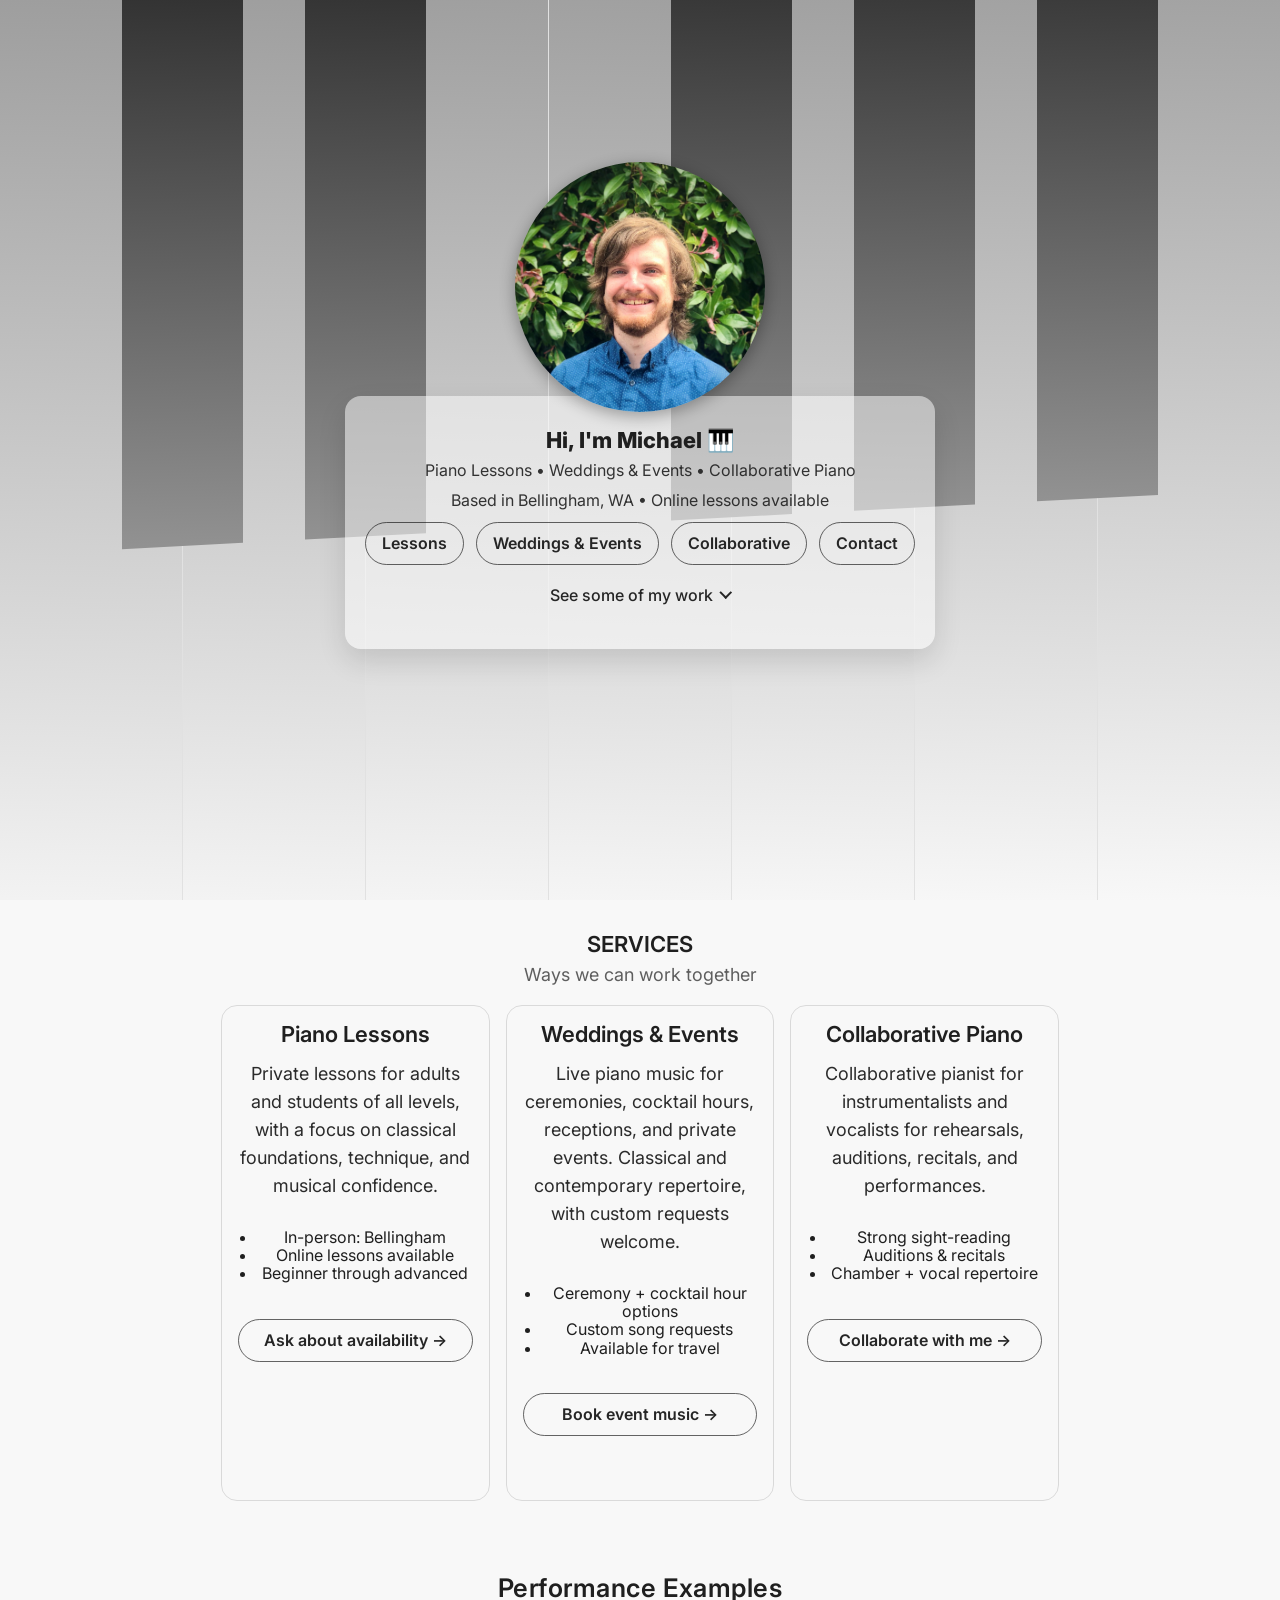
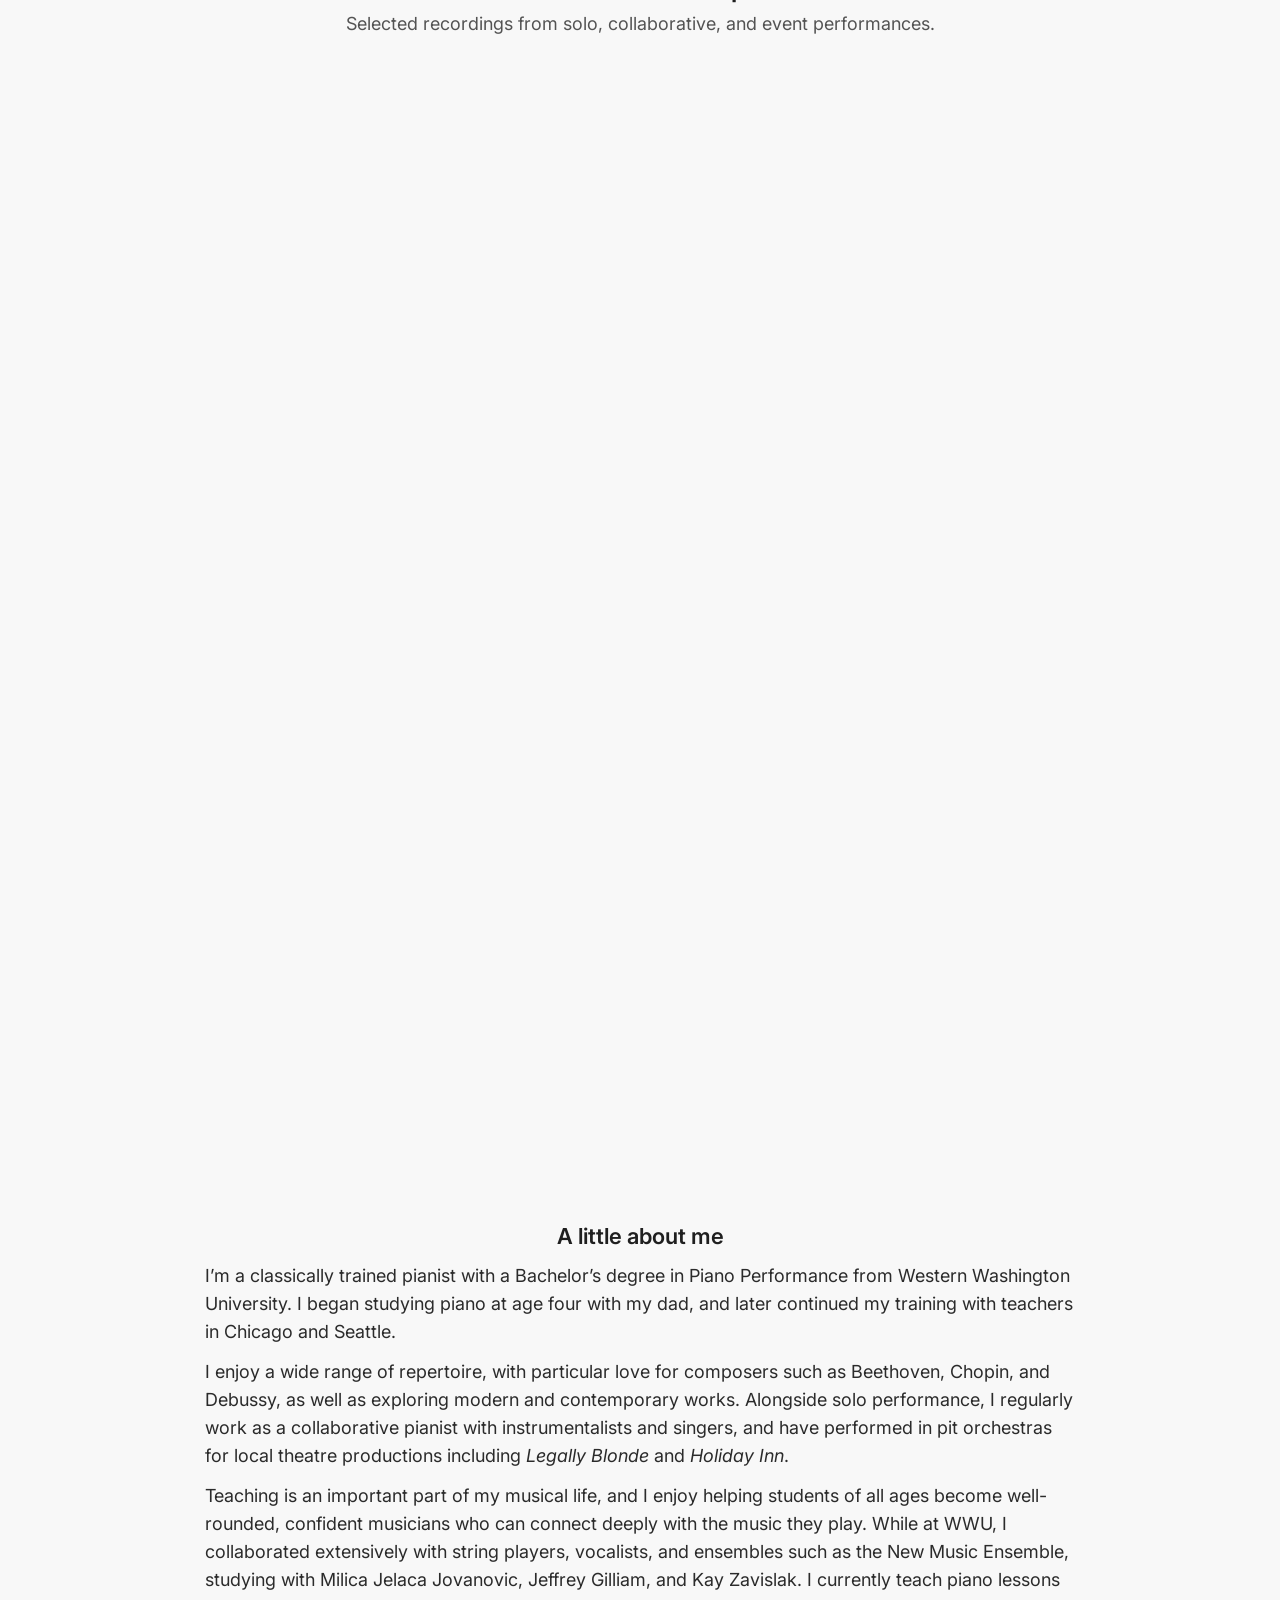
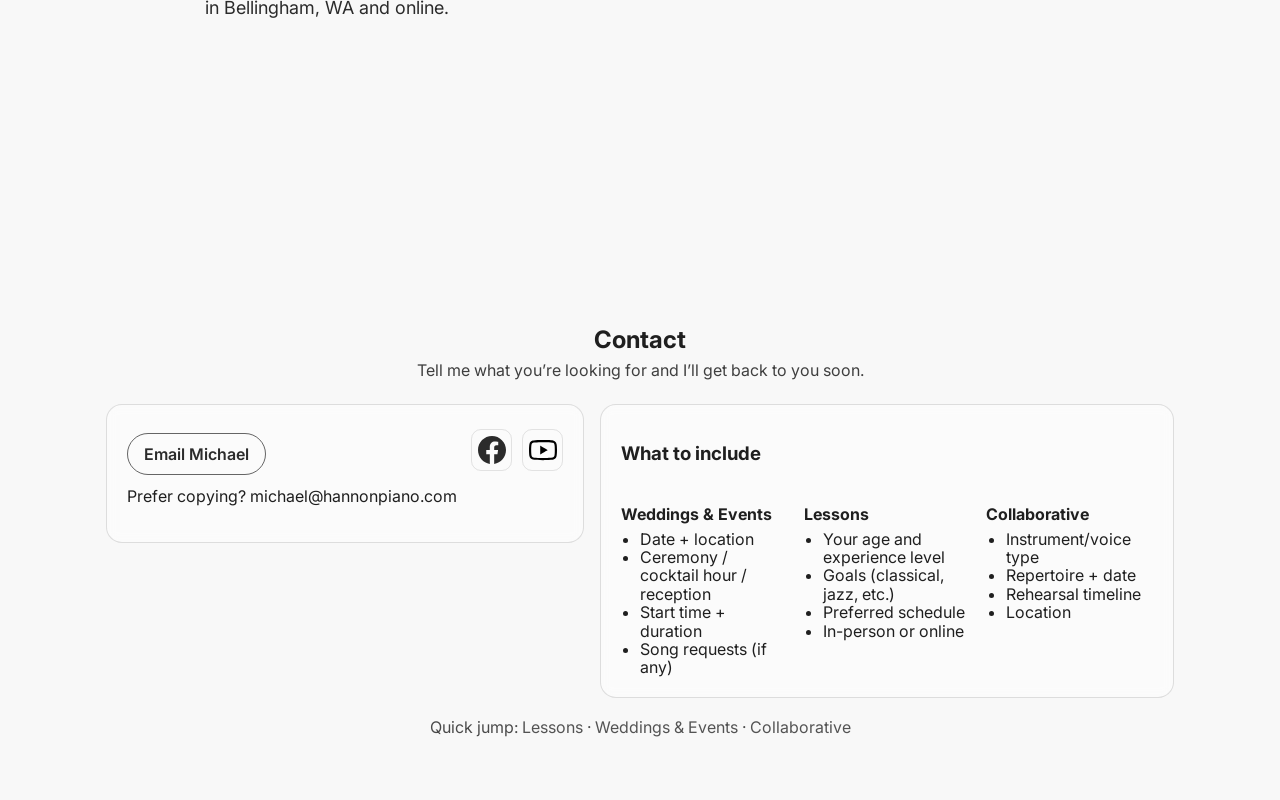
==== index.html @ 17b3adde "Tweaked site title" ====
<!DOCTYPE html>
<html lang="en">
<head>
    <meta charset="UTF-8">
    <meta http-equiv="X-UA-Compatible" content="IE=edge">
    <meta name="viewport" content="width=device-width, initial-scale=1.0">
    <link rel="preconnect" href="https://fonts.gstatic.com">
    <link href="https://fonts.googleapis.com/css2?family=Inter:wght@400;500;600;800&display=swap" rel="stylesheet"> 
    <link rel="stylesheet" href="styles.css">
    <title>Michael Hannon | Piano Lessons • Piano for Weddings & Events • Collaborative Piano</title>
    <link rel="shortcut icon" type="image/png" href="piano-favicon.png"/>
</head>
<body>
    <header>
        <div class="hero">
            <img src="michael.jpeg" alt="Headshot of Michael" width="250" height="250">
            <div class="hero-text">
                <h1>Hi, I'm Michael &#127929;</h1>
                <h3>Piano Lessons • Weddings & Events • Collaborative Piano</h3>
                <p class="subhead">Based in Bellingham, WA • Online lessons available</p>

                <div class="cta-row">
                <a class="btn" href="#lessons">Lessons</a>
                <a class="btn" href="#events">Weddings & Events</a>
                <a class="btn" href="#collab">Collaborative</a>
                <a class="btn btn-primary" href="#contact-me">Contact</a>
                </div>

                <h4><a href="#video-grid">See some of my work</a></h4>
            </div>
        </div>

        <section id="header-background">
            <div class="key-w" id="nat-c"></div>
            <div class="key-w" id="nat-d"></div>
            <div class="key-w" id="nat-e"></div>
            <div class="key-w" id="nat-f"></div>
            <div class="key-w" id="nat-g"></div>
            <div class="key-w" id="nat-a"></div>
            <div class="key-w" id="nat-b"></div>

            <div class="key-b" id="acc-c"></div>
            <div class="key-b" id="acc-d"></div>
            <div class="key-b" id="acc-f"></div>
            <div class="key-b" id="acc-g"></div>
            <div class="key-b" id="acc-a"></div>
        </section>
    </header>

    <main id="my-work">
        <section id="services" class="services">
        <h3>SERVICES</h3>
        <p class="section-intro">
        Ways we can work together
        </p>

        <div class="service-grid">
            <article class="service-card" id="lessons">
            <h3>Piano Lessons</h3>
            <p>
                Private lessons for adults and students of all levels, with a focus on
                classical foundations, technique, and musical confidence.
            </p>
            <ul>
                <li>In-person: Bellingham</li>
                <li>Online lessons available</li>
                <li>Beginner through advanced</li>
            </ul>
            <a class="text-link" href="#contact-me">Ask about availability →</a>
            </article>

            <article class="service-card" id="events">
            <h3>Weddings & Events</h3>
            <p>
                Live piano music for ceremonies, cocktail hours, receptions, and private events.
                Classical and contemporary repertoire, with custom requests welcome.
            </p>
            <ul>
                <li>Ceremony + cocktail hour options</li>
                <li>Custom song requests</li>
                <li>Available for travel</li>
            </ul>
            <a class="text-link" href="#contact-me">Book event music →</a>
            </article>

            <article class="service-card" id="collab">
            <h3>Collaborative Piano</h3>
            <p>
                Collaborative pianist for instrumentalists and vocalists for rehearsals,
                auditions, recitals, and performances.
            </p>
            <ul>
                <li>Strong sight-reading</li>
                <li>Auditions & recitals</li>
                <li>Chamber + vocal repertoire</li>
            </ul>
            <a class="text-link" href="#contact-me">Collaborate with me →</a>
            </article>
        </div>
        </section>

        <section id="video-grid" class="video-section">
            <h3>Performance Examples</h3>
            <p class="section-intro">
                Selected recordings from solo, collaborative, and event performances.
            </p>

            <div class="videos">
                <iframe width="100%" height="460" src="https://www.youtube.com/embed/IJMyIaJOXDc" title="Piano performance video" frameborder="0" allow="accelerometer; autoplay; clipboard-write; encrypted-media; gyroscope; picture-in-picture" allowfullscreen></iframe>

                <iframe width="100%" height="315" src="https://www.youtube.com/embed/TBqZ_41pbU0" title="Piano performance video" frameborder="0" allow="accelerometer; autoplay; clipboard-write; encrypted-media; gyroscope; picture-in-picture" allowfullscreen></iframe>

                <iframe width="100%" height="315" src="https://www.youtube.com/embed/0oSvFvNwg38" title="Piano performance video" frameborder="0" allow="accelerometer; autoplay; clipboard-write; encrypted-media; gyroscope; picture-in-picture" allowfullscreen></iframe>

                <iframe width="100%" height="315" src="https://www.youtube.com/embed/lwjrza8Tbhg" title="Piano performance video" frameborder="0" allow="accelerometer; autoplay; clipboard-write; encrypted-media; gyroscope; picture-in-picture" allowfullscreen></iframe>

                <iframe width="100%" height="315" src="https://www.youtube.com/embed/jumIIGF39EI" title="Piano performance video" frameborder="0" allow="accelerometer; autoplay; clipboard-write; encrypted-media; gyroscope; picture-in-picture" allowfullscreen></iframe>
            </div>
        </section>
        <section id="about-me">
            <article>
                <h3>A little about me</h3>
                <p>
                I’m a classically trained pianist with a Bachelor’s degree in Piano Performance from
                Western Washington University. I began studying piano at age four with my dad, and later
                continued my training with teachers in Chicago and Seattle.
                </p>

                <p>
                I enjoy a wide range of repertoire, with particular love for composers such as Beethoven,
                Chopin, and Debussy, as well as exploring modern and contemporary works. Alongside solo
                performance, I regularly work as a collaborative pianist with instrumentalists and singers,
                and have performed in pit orchestras for local theatre productions including
                <em>Legally Blonde</em> and <em>Holiday Inn</em>.
                </p>

                <p>
                Teaching is an important part of my musical life, and I enjoy helping students of all ages
                become well-rounded, confident musicians who can connect deeply with the music they play.
                While at WWU, I collaborated extensively with string players, vocalists, and ensembles such
                as the New Music Ensemble, studying with Milica Jelaca Jovanovic, Jeffrey Gilliam, and
                Kay Zavislak. I currently teach piano lessons in Bellingham, WA and online.
                </p>
            </article>
        </section>
    </main>
    <footer id="contact-me" class="contact">
  <h2>Contact</h2>
  <p class="contact-intro">
    Tell me what you’re looking for and I’ll get back to you soon.
  </p>

  <div class="contact-grid">
    <section class="contact-card">
      <div class="contact-actions">
        <a class="btn btn-primary contact-email" href="mailto:michael@hannonpiano.com">
            Email Michael
        </a>

        <div class="social-row" aria-label="Social links">
            <a class="icon-link" href="https://www.facebook.com/hannonpiano/" aria-label="Facebook">
                <svg xmlns="http://www.w3.org/2000/svg" width="28" height="28" viewBox="0 0 24 24" fill="#2b2b2b"><path d="M24 12.07C24 5.41 18.63 0 12 0S0 5.4 0 12.07C0 18.1 4.39 23.1 10.13 24v-8.44H7.08v-3.49h3.04V9.41c0-3.02 1.8-4.7 4.54-4.7 1.31 0 2.68.24 2.68.24v2.97h-1.5c-1.5 0-1.96.93-1.96 1.89v2.26h3.32l-.53 3.5h-2.8V24C19.62 23.1 24 18.1 24 12.07"/></svg>
            </a>
            <a class="icon-link" href="https://www.youtube.com/channel/UCAdipvwO0Ic1ry3h7_Cu6Fg" aria-label="YouTube">
            <svg version="1.0" xmlns="http://www.w3.org/2000/svg" width="28" height="28" viewBox="0 0 512 512" preserveAspectRatio="xMidYMid meet"><g transform="translate(0.000000,512.000000) scale(0.100000,-0.100000)" fill="#000000" stroke="none"><path d="M2115 4394 c-858 -28 -1241 -56 -1440 -105 -154 -37 -279 -112 -391 -232 -118 -127 -171 -236 -210 -426 -99 -488 -99 -1675 0 -2164 39 -189 94 -301 210 -424 116 -123 257 -203 425 -238 346 -73 1536 -121 2366 -96 812 24 1226 57 1410 112 246 73 441 261 525 505 128 371 150 1724 38 2294 -40 204 -115 349 -245 471 -114 107 -239 172 -392 204 -168 35 -532 66 -986 85 -254 11 -1128 20 -1310 14z m980 -404 c791 -24 1198 -59 1323 -116 101 -45 174 -121 208 -216 27 -74 53 -229 71 -419 22 -235 25 -1056 5 -1304 -24 -288 -53 -459 -93 -537 -50 -99 -152 -175 -270 -202 -280 -65 -1478 -110 -2274 -87 -644 19 -1091 49 -1268 87 -183 38 -292 152 -331 349 -88 440 -88 1570 0 2010 21 107 57 179 118 241 96 95 184 120 508 148 538 46 1358 65 2003 46z"/><path d="M2050 2549 l0 -811 23 14 c12 8 325 189 695 403 370 214 671 393 670 397 -2 4 -295 176 -653 383 -357 207 -669 387 -692 401 l-43 25 0 -812z"/></g></svg>
            </a>
        </div>
        </div>

        <p class="contact-small">
        Prefer copying? <span class="mono">michael@hannonpiano.com</span>
        </p>
    </section>

    <section class="contact-card">
      <h3>What to include</h3>

      <div class="contact-checklist">
        <div class="checklist-block">
          <h4>Weddings & Events</h4>
          <ul>
            <li>Date + location</li>
            <li>Ceremony / cocktail hour / reception</li>
            <li>Start time + duration</li>
            <li>Song requests (if any)</li>
          </ul>
        </div>

        <div class="checklist-block">
          <h4>Lessons</h4>
          <ul>
            <li>Your age and experience level</li>
            <li>Goals (classical, jazz, etc.)</li>
            <li>Preferred schedule</li>
            <li>In-person or online</li>
          </ul>
        </div>

        <div class="checklist-block">
          <h4>Collaborative</h4>
          <ul>
            <li>Instrument/voice type</li>
            <li>Repertoire + date</li>
            <li>Rehearsal timeline</li>
            <li>Location</li>
          </ul>
        </div>
      </div>
    </section>
  </div>

  <p class="contact-mini-links">
    Quick jump:
    <a href="#lessons">Lessons</a> ·
    <a href="#events">Weddings & Events</a> ·
    <a href="#collab">Collaborative</a>
  </p>
</footer>

</body>
</html>
---- styles.css ----
/* Entry point: import ordered section styles */
@import url('normalize.css');
@import url('layout.css');
@import url('header.css');
@import url('main.css');
@import url('base.css');
@import url('buttons.css');
@import url('services.css');
@import url('contact.css');
@import url('video.css');
@import url('tweaks.css');
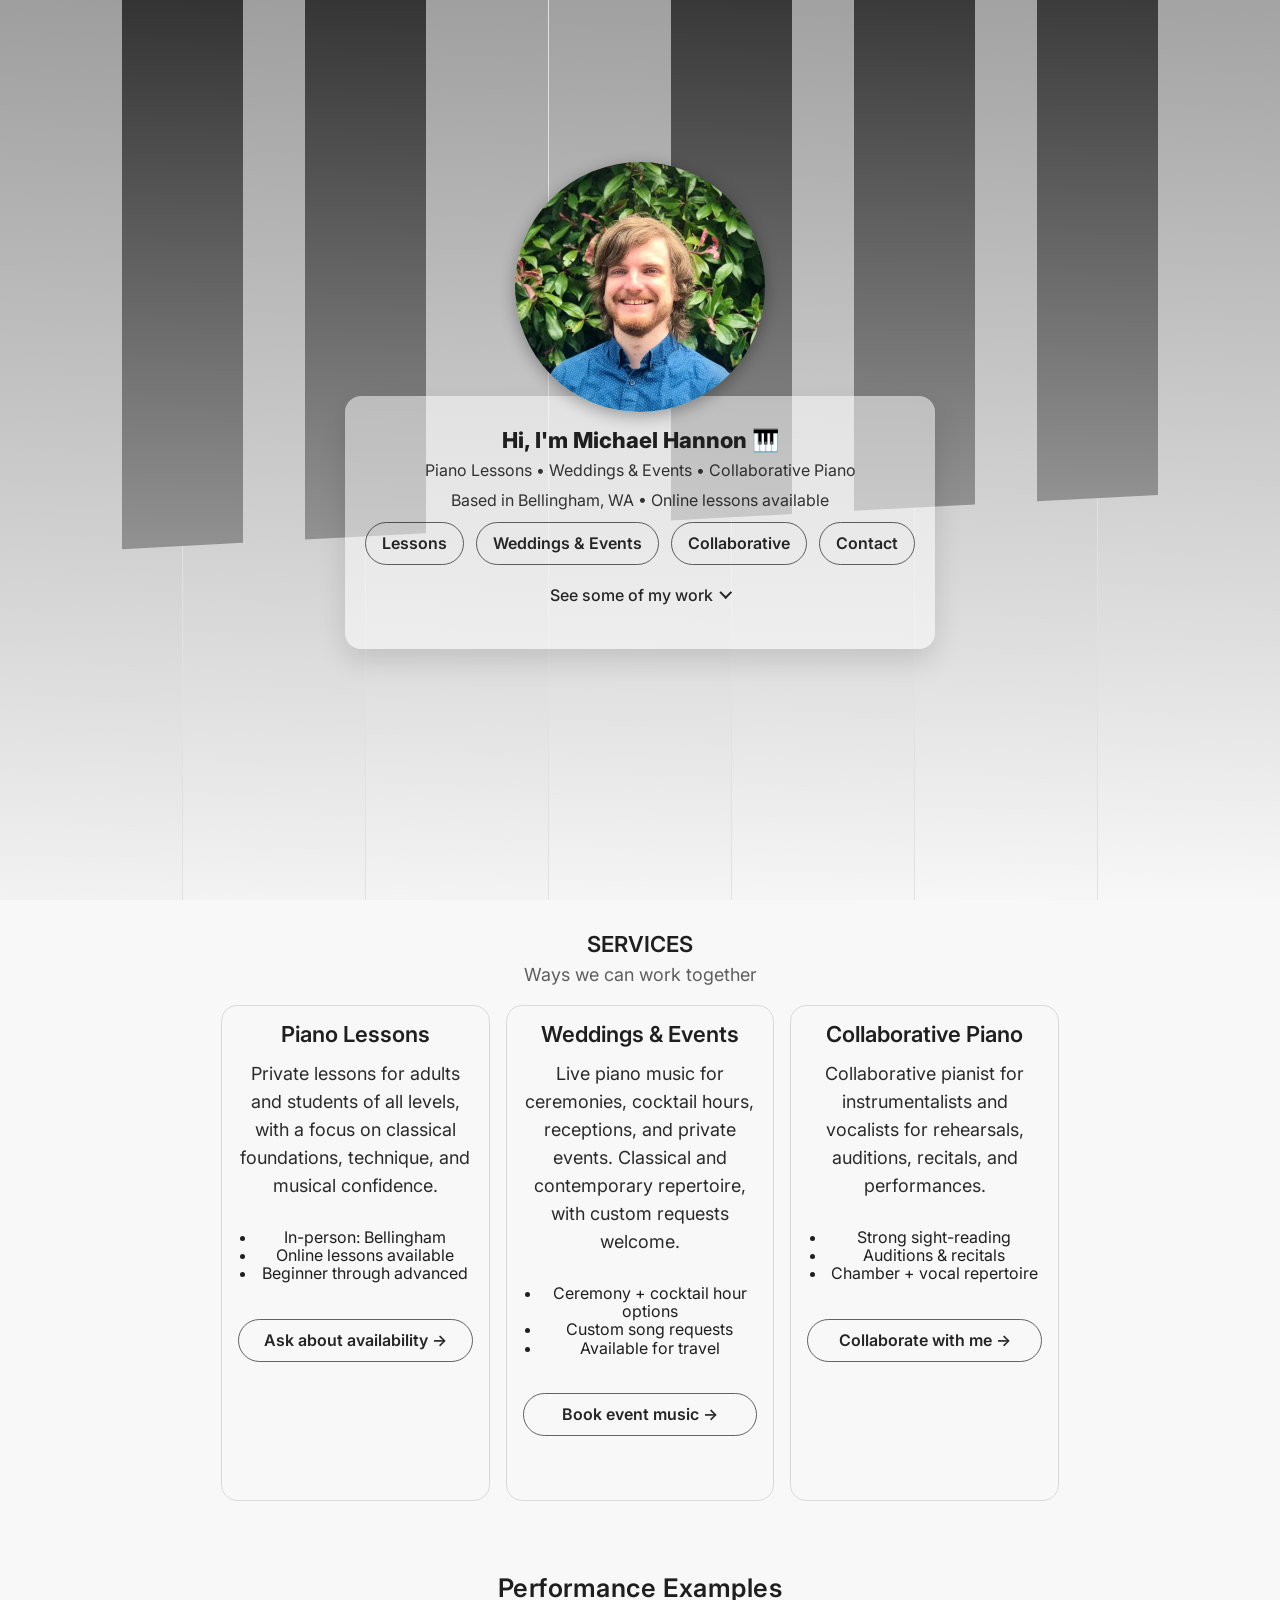
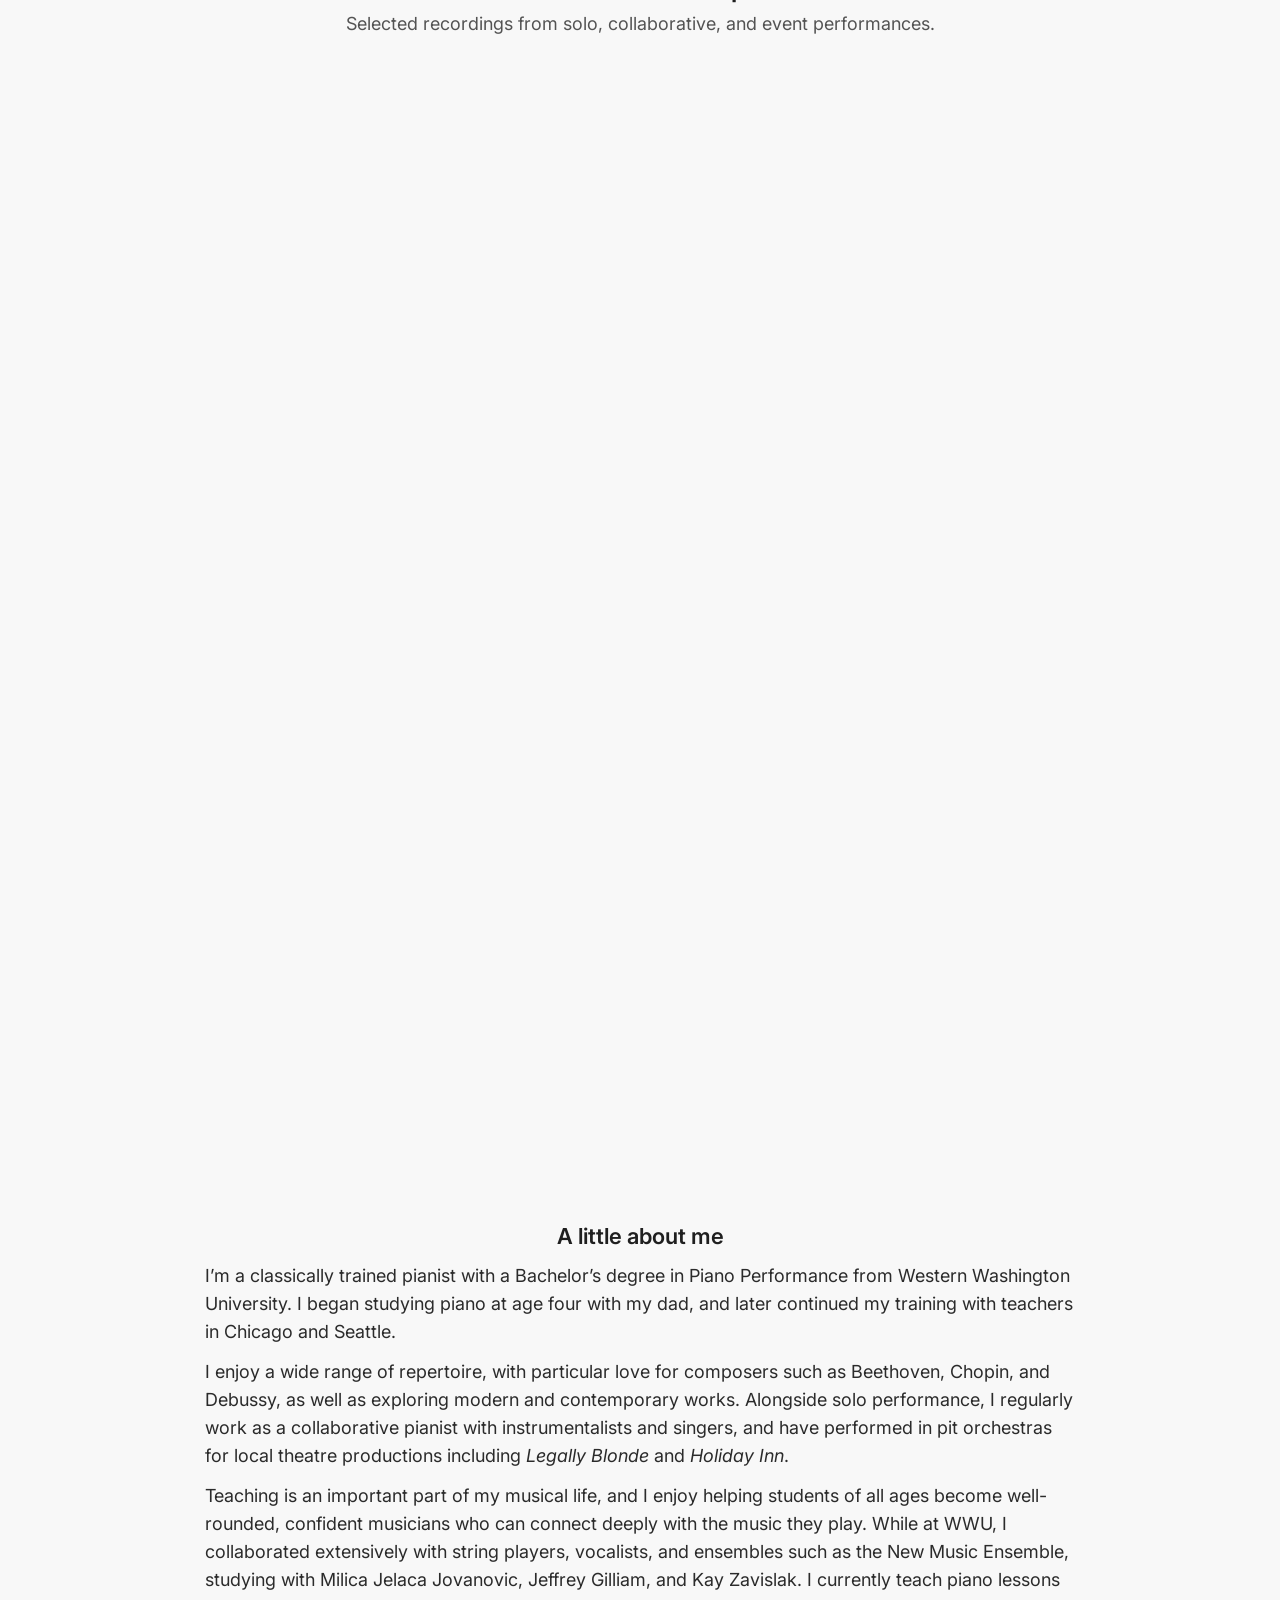
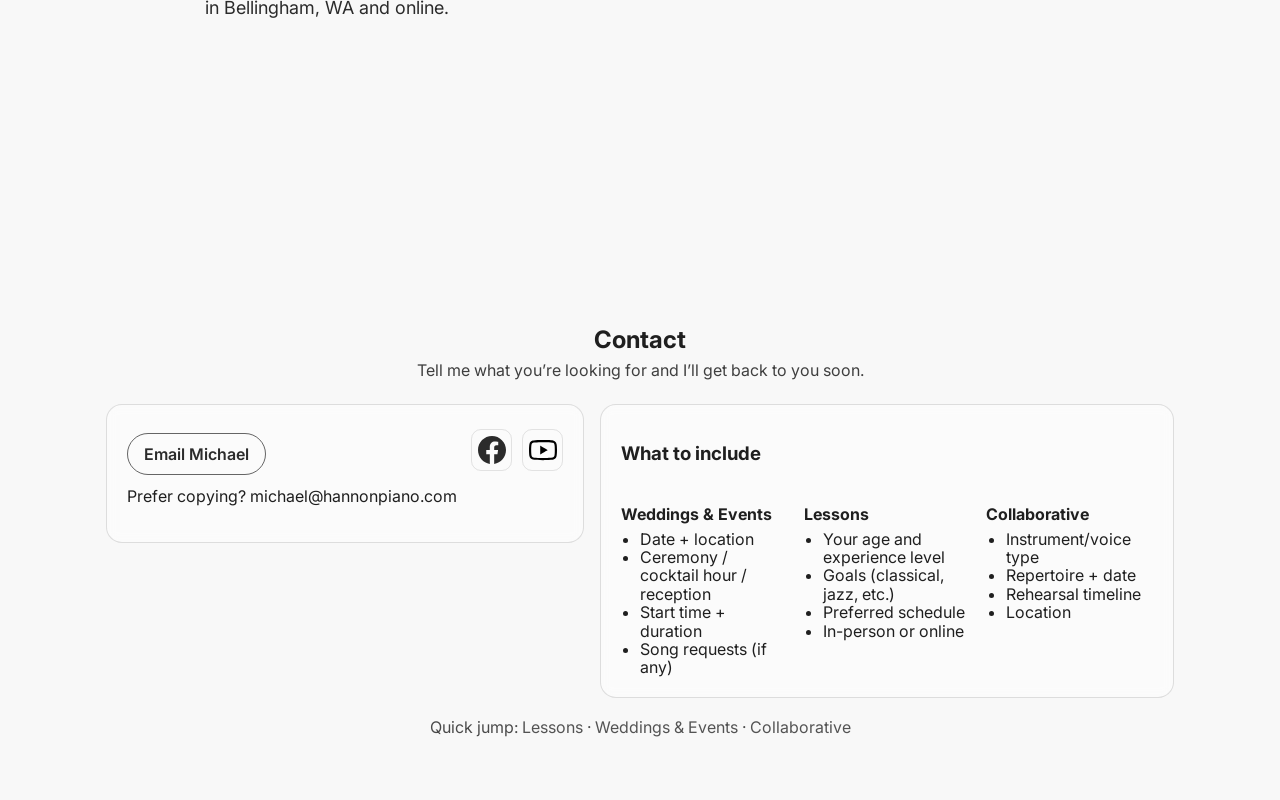
==== commit 5f668421: "improve SEO - compressed headshot, lazy loading youtube. Meta descriptions and robots.txt/sitemap.xm" ====
--- a/index.html
+++ b/index.html
@@ -4,19 +4,89 @@
     <meta charset="UTF-8">
     <meta http-equiv="X-UA-Compatible" content="IE=edge">
     <meta name="viewport" content="width=device-width, initial-scale=1.0">
+    <meta name="description" content="Piano lessons, wedding & event music, and collaborative piano by Michael Hannon in Bellingham, WA. In-person and online lessons for all ages and levels.">
+    <link rel="canonical" href="https://hannonpiano.com/">
+    <meta property="og:type" content="website">
+    <meta property="og:url" content="https://hannonpiano.com/">
+    <meta property="og:title" content="Michael Hannon | Piano Lessons • Weddings & Events • Collaborative Piano">
+    <meta property="og:description" content="Piano lessons, wedding & event music, and collaborative piano by Michael Hannon in Bellingham, WA. In-person and online lessons for all ages and levels.">
+    <meta property="og:image" content="https://hannonpiano.com/michael-social.jpg">
+    <meta name="twitter:card" content="summary_large_image">
     <link rel="preconnect" href="https://fonts.gstatic.com">
-    <link href="https://fonts.googleapis.com/css2?family=Inter:wght@400;500;600;800&display=swap" rel="stylesheet"> 
+    <link href="https://fonts.googleapis.com/css2?family=Inter:wght@400;500;600;800&display=swap" rel="stylesheet">
     <link rel="stylesheet" href="styles.css">
     <title>Michael Hannon | Piano Lessons • Piano for Weddings & Events • Collaborative Piano</title>
     <link rel="shortcut icon" type="image/png" href="piano-favicon.png"/>
+    <script type="application/ld+json">
+    {
+      "@context": "https://schema.org",
+      "@type": "LocalBusiness",
+      "@id": "https://hannonpiano.com/#business",
+      "name": "Michael Hannon Piano",
+      "url": "https://hannonpiano.com/",
+      "image": "https://hannonpiano.com/michael-social.jpg",
+      "email": "michael@hannonpiano.com",
+      "description": "Piano lessons, wedding and event music, and collaborative piano by Michael Hannon in Bellingham, WA. In-person and online lessons for all ages and levels.",
+      "address": {
+        "@type": "PostalAddress",
+        "addressLocality": "Bellingham",
+        "addressRegion": "WA",
+        "addressCountry": "US"
+      },
+      "areaServed": {
+        "@type": "City",
+        "name": "Bellingham"
+      },
+      "founder": {
+        "@type": "Person",
+        "name": "Michael Hannon",
+        "jobTitle": "Pianist",
+        "alumniOf": "Western Washington University"
+      },
+      "sameAs": [
+        "https://www.facebook.com/hannonpiano/",
+        "https://www.youtube.com/channel/UCAdipvwO0Ic1ry3h7_Cu6Fg"
+      ],
+      "hasOfferCatalog": {
+        "@type": "OfferCatalog",
+        "name": "Piano Services",
+        "itemListElement": [
+          {
+            "@type": "Offer",
+            "itemOffered": {
+              "@type": "Service",
+              "name": "Piano Lessons",
+              "description": "Private piano lessons for all ages and levels, in person in Bellingham, WA or online."
+            }
+          },
+          {
+            "@type": "Offer",
+            "itemOffered": {
+              "@type": "Service",
+              "name": "Wedding & Event Piano",
+              "description": "Live piano music for wedding ceremonies, cocktail hours, receptions, and private events."
+            }
+          },
+          {
+            "@type": "Offer",
+            "itemOffered": {
+              "@type": "Service",
+              "name": "Collaborative Piano",
+              "description": "Collaborative pianist for instrumentalists and vocalists: rehearsals, auditions, recitals, and performances."
+            }
+          }
+        ]
+      }
+    }
+    </script>
 </head>
 <body>
     <header>
         <div class="hero">
-            <img src="michael.jpeg" alt="Headshot of Michael" width="250" height="250">
+            <img src="michael.webp" alt="Michael Hannon, pianist and piano teacher in Bellingham, WA" width="250" height="250">
             <div class="hero-text">
-                <h1>Hi, I'm Michael &#127929;</h1>
-                <h3>Piano Lessons • Weddings & Events • Collaborative Piano</h3>
+                <h1>Hi, I'm Michael Hannon &#127929;</h1>
+                <h2>Piano Lessons • Weddings & Events • Collaborative Piano</h2>
                 <p class="subhead">Based in Bellingham, WA • Online lessons available</p>
 
                 <div class="cta-row">
@@ -26,7 +96,7 @@
                 <a class="btn btn-primary" href="#contact-me">Contact</a>
                 </div>
 
-                <h4><a href="#video-grid">See some of my work</a></h4>
+                <p class="see-work"><a href="#video-grid">See some of my work</a></p>
             </div>
         </div>
 
@@ -49,7 +119,7 @@
 
     <main id="my-work">
         <section id="services" class="services">
-        <h3>SERVICES</h3>
+        <h2>SERVICES</h2>
         <p class="section-intro">
         Ways we can work together
         </p>
@@ -100,26 +170,26 @@
         </section>
 
         <section id="video-grid" class="video-section">
-            <h3>Performance Examples</h3>
+            <h2>Performance Examples</h2>
             <p class="section-intro">
                 Selected recordings from solo, collaborative, and event performances.
             </p>
 
             <div class="videos">
-                <iframe width="100%" height="460" src="https://www.youtube.com/embed/IJMyIaJOXDc" title="Piano performance video" frameborder="0" allow="accelerometer; autoplay; clipboard-write; encrypted-media; gyroscope; picture-in-picture" allowfullscreen></iframe>
-
-                <iframe width="100%" height="315" src="https://www.youtube.com/embed/TBqZ_41pbU0" title="Piano performance video" frameborder="0" allow="accelerometer; autoplay; clipboard-write; encrypted-media; gyroscope; picture-in-picture" allowfullscreen></iframe>
-
-                <iframe width="100%" height="315" src="https://www.youtube.com/embed/0oSvFvNwg38" title="Piano performance video" frameborder="0" allow="accelerometer; autoplay; clipboard-write; encrypted-media; gyroscope; picture-in-picture" allowfullscreen></iframe>
-
-                <iframe width="100%" height="315" src="https://www.youtube.com/embed/lwjrza8Tbhg" title="Piano performance video" frameborder="0" allow="accelerometer; autoplay; clipboard-write; encrypted-media; gyroscope; picture-in-picture" allowfullscreen></iframe>
-
-                <iframe width="100%" height="315" src="https://www.youtube.com/embed/jumIIGF39EI" title="Piano performance video" frameborder="0" allow="accelerometer; autoplay; clipboard-write; encrypted-media; gyroscope; picture-in-picture" allowfullscreen></iframe>
+                <iframe width="100%" height="460" src="https://www.youtube.com/embed/IJMyIaJOXDc" title="Debussy Estampes — Michael Hannon, piano" loading="lazy" frameborder="0" allow="accelerometer; autoplay; clipboard-write; encrypted-media; gyroscope; picture-in-picture" allowfullscreen></iframe>
+
+                <iframe width="100%" height="315" src="https://www.youtube.com/embed/TBqZ_41pbU0" title="Schumann Sonata for Violin and Piano, Op. 105 — Michael Hannon, piano" loading="lazy" frameborder="0" allow="accelerometer; autoplay; clipboard-write; encrypted-media; gyroscope; picture-in-picture" allowfullscreen></iframe>
+
+                <iframe width="100%" height="315" src="https://www.youtube.com/embed/0oSvFvNwg38" title="Vaughan Williams Selections from Songs of Travel — Michael Hannon, piano" loading="lazy" frameborder="0" allow="accelerometer; autoplay; clipboard-write; encrypted-media; gyroscope; picture-in-picture" allowfullscreen></iframe>
+
+                <iframe width="100%" height="315" src="https://www.youtube.com/embed/lwjrza8Tbhg" title="William Bolcom Nine New Bagatelles — Michael Hannon, piano" loading="lazy" frameborder="0" allow="accelerometer; autoplay; clipboard-write; encrypted-media; gyroscope; picture-in-picture" allowfullscreen></iframe>
+
+                <iframe width="100%" height="315" src="https://www.youtube.com/embed/jumIIGF39EI" title="Beethoven Andante Favori — Michael Hannon, piano" loading="lazy" frameborder="0" allow="accelerometer; autoplay; clipboard-write; encrypted-media; gyroscope; picture-in-picture" allowfullscreen></iframe>
             </div>
         </section>
         <section id="about-me">
             <article>
-                <h3>A little about me</h3>
+                <h2>A little about me</h2>
                 <p>
                 I’m a classically trained pianist with a Bachelor’s degree in Piano Performance from
                 Western Washington University. I began studying piano at age four with my dad, and later
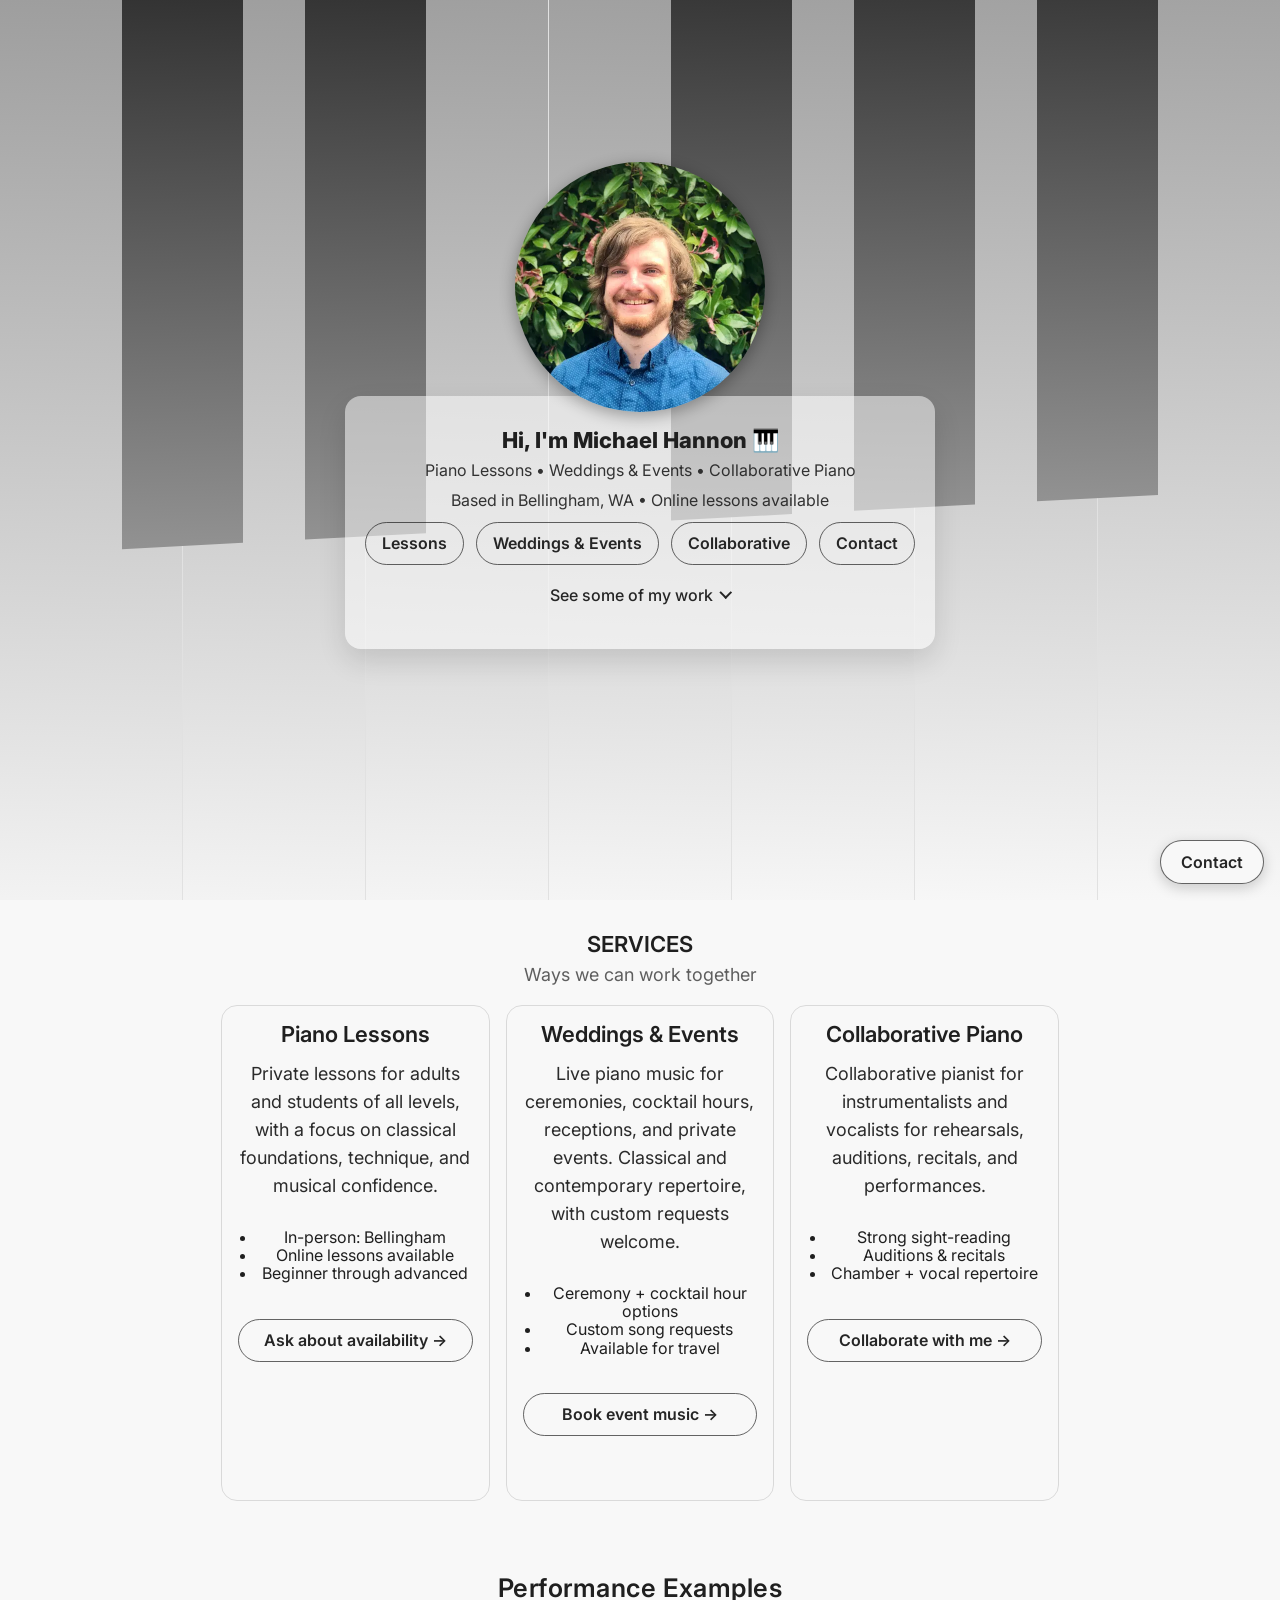
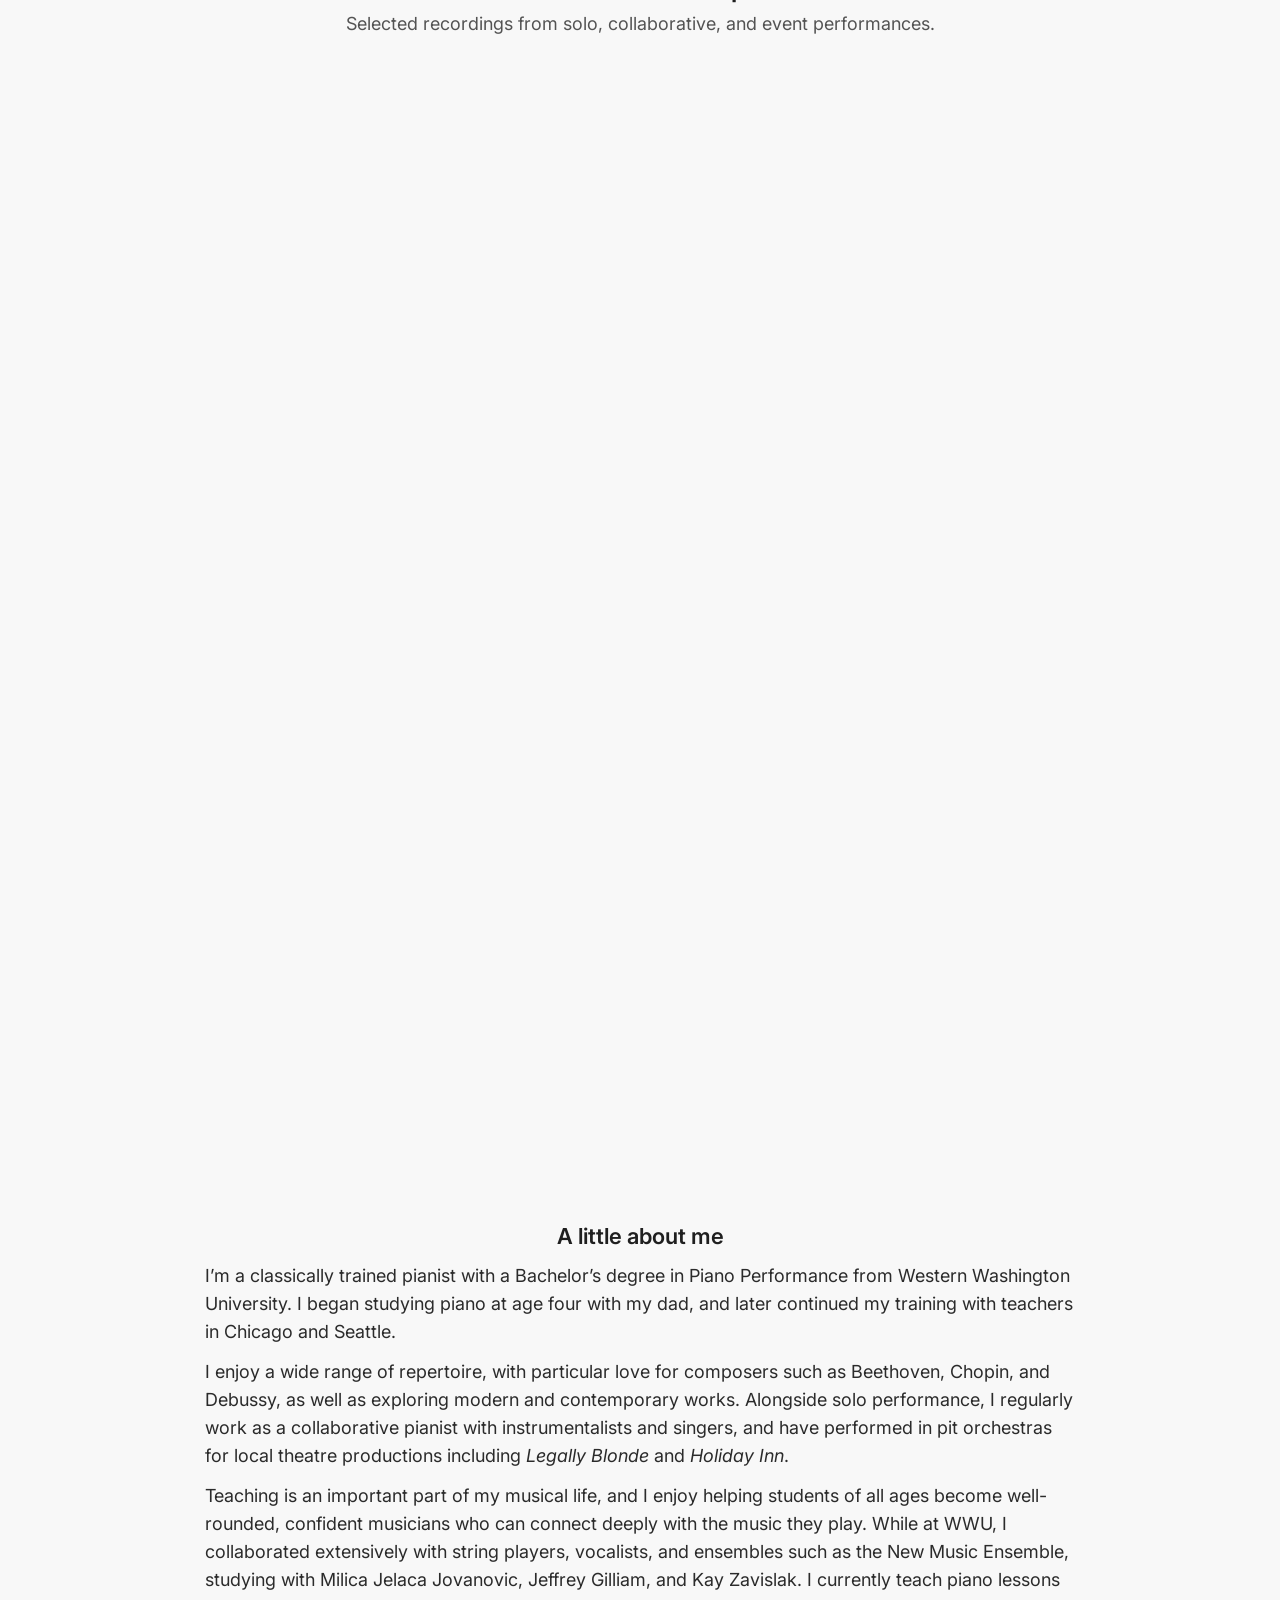
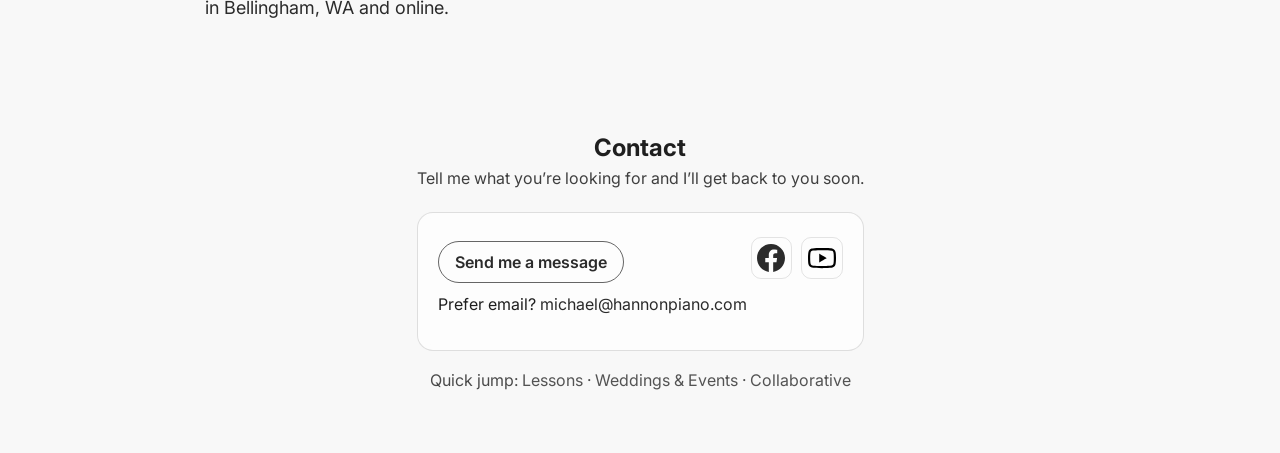
==== commit 504ec486: "Add contact page backed by a self-hosted form endpoint contact.html posts to contact.hannonpiano.com" ====
--- a/index.html
+++ b/index.html
@@ -93,7 +93,7 @@
                 <a class="btn" href="#lessons">Lessons</a>
                 <a class="btn" href="#events">Weddings & Events</a>
                 <a class="btn" href="#collab">Collaborative</a>
-                <a class="btn btn-primary" href="#contact-me">Contact</a>
+                <a class="btn btn-primary" href="contact.html">Contact</a>
                 </div>
 
                 <p class="see-work"><a href="#video-grid">See some of my work</a></p>
@@ -136,7 +136,7 @@
                 <li>Online lessons available</li>
                 <li>Beginner through advanced</li>
             </ul>
-            <a class="text-link" href="#contact-me">Ask about availability →</a>
+            <a class="text-link" href="contact.html?about=lessons">Ask about availability →</a>
             </article>
 
             <article class="service-card" id="events">
@@ -150,7 +150,7 @@
                 <li>Custom song requests</li>
                 <li>Available for travel</li>
             </ul>
-            <a class="text-link" href="#contact-me">Book event music →</a>
+            <a class="text-link" href="contact.html?about=event">Book event music →</a>
             </article>
 
             <article class="service-card" id="collab">
@@ -164,7 +164,7 @@
                 <li>Auditions & recitals</li>
                 <li>Chamber + vocal repertoire</li>
             </ul>
-            <a class="text-link" href="#contact-me">Collaborate with me →</a>
+            <a class="text-link" href="contact.html?about=collab">Collaborate with me →</a>
             </article>
         </div>
         </section>
@@ -220,11 +220,11 @@
     Tell me what you’re looking for and I’ll get back to you soon.
   </p>
 
-  <div class="contact-grid">
+  <div class="contact-grid contact-grid-slim">
     <section class="contact-card">
       <div class="contact-actions">
-        <a class="btn btn-primary contact-email" href="mailto:michael@hannonpiano.com">
-            Email Michael
+        <a class="btn btn-primary contact-email" href="contact.html">
+            Send me a message
         </a>
 
         <div class="social-row" aria-label="Social links">
@@ -238,44 +238,8 @@
         </div>
 
         <p class="contact-small">
-        Prefer copying? <span class="mono">michael@hannonpiano.com</span>
+        Prefer email? <a href="mailto:michael@hannonpiano.com">michael@hannonpiano.com</a>
         </p>
-    </section>
-
-    <section class="contact-card">
-      <h3>What to include</h3>
-
-      <div class="contact-checklist">
-        <div class="checklist-block">
-          <h4>Weddings & Events</h4>
-          <ul>
-            <li>Date + location</li>
-            <li>Ceremony / cocktail hour / reception</li>
-            <li>Start time + duration</li>
-            <li>Song requests (if any)</li>
-          </ul>
-        </div>
-
-        <div class="checklist-block">
-          <h4>Lessons</h4>
-          <ul>
-            <li>Your age and experience level</li>
-            <li>Goals (classical, jazz, etc.)</li>
-            <li>Preferred schedule</li>
-            <li>In-person or online</li>
-          </ul>
-        </div>
-
-        <div class="checklist-block">
-          <h4>Collaborative</h4>
-          <ul>
-            <li>Instrument/voice type</li>
-            <li>Repertoire + date</li>
-            <li>Rehearsal timeline</li>
-            <li>Location</li>
-          </ul>
-        </div>
-      </div>
     </section>
   </div>
 
@@ -287,5 +251,8 @@
   </p>
 </footer>
 
+<a class="btn btn-primary btn-float" href="contact.html">Contact</a>
+
+<script defer src="https://u.hannoncloud.com/k.js" data-website-id="32e39bed-9066-4633-8d72-4237edf1ae40"></script>
 </body>
 </html>
--- a/styles.css
+++ b/styles.css
@@ -7,5 +7,6 @@
 @import url('buttons.css');
 @import url('services.css');
 @import url('contact.css');
+@import url('form.css');
 @import url('video.css');
 @import url('tweaks.css');
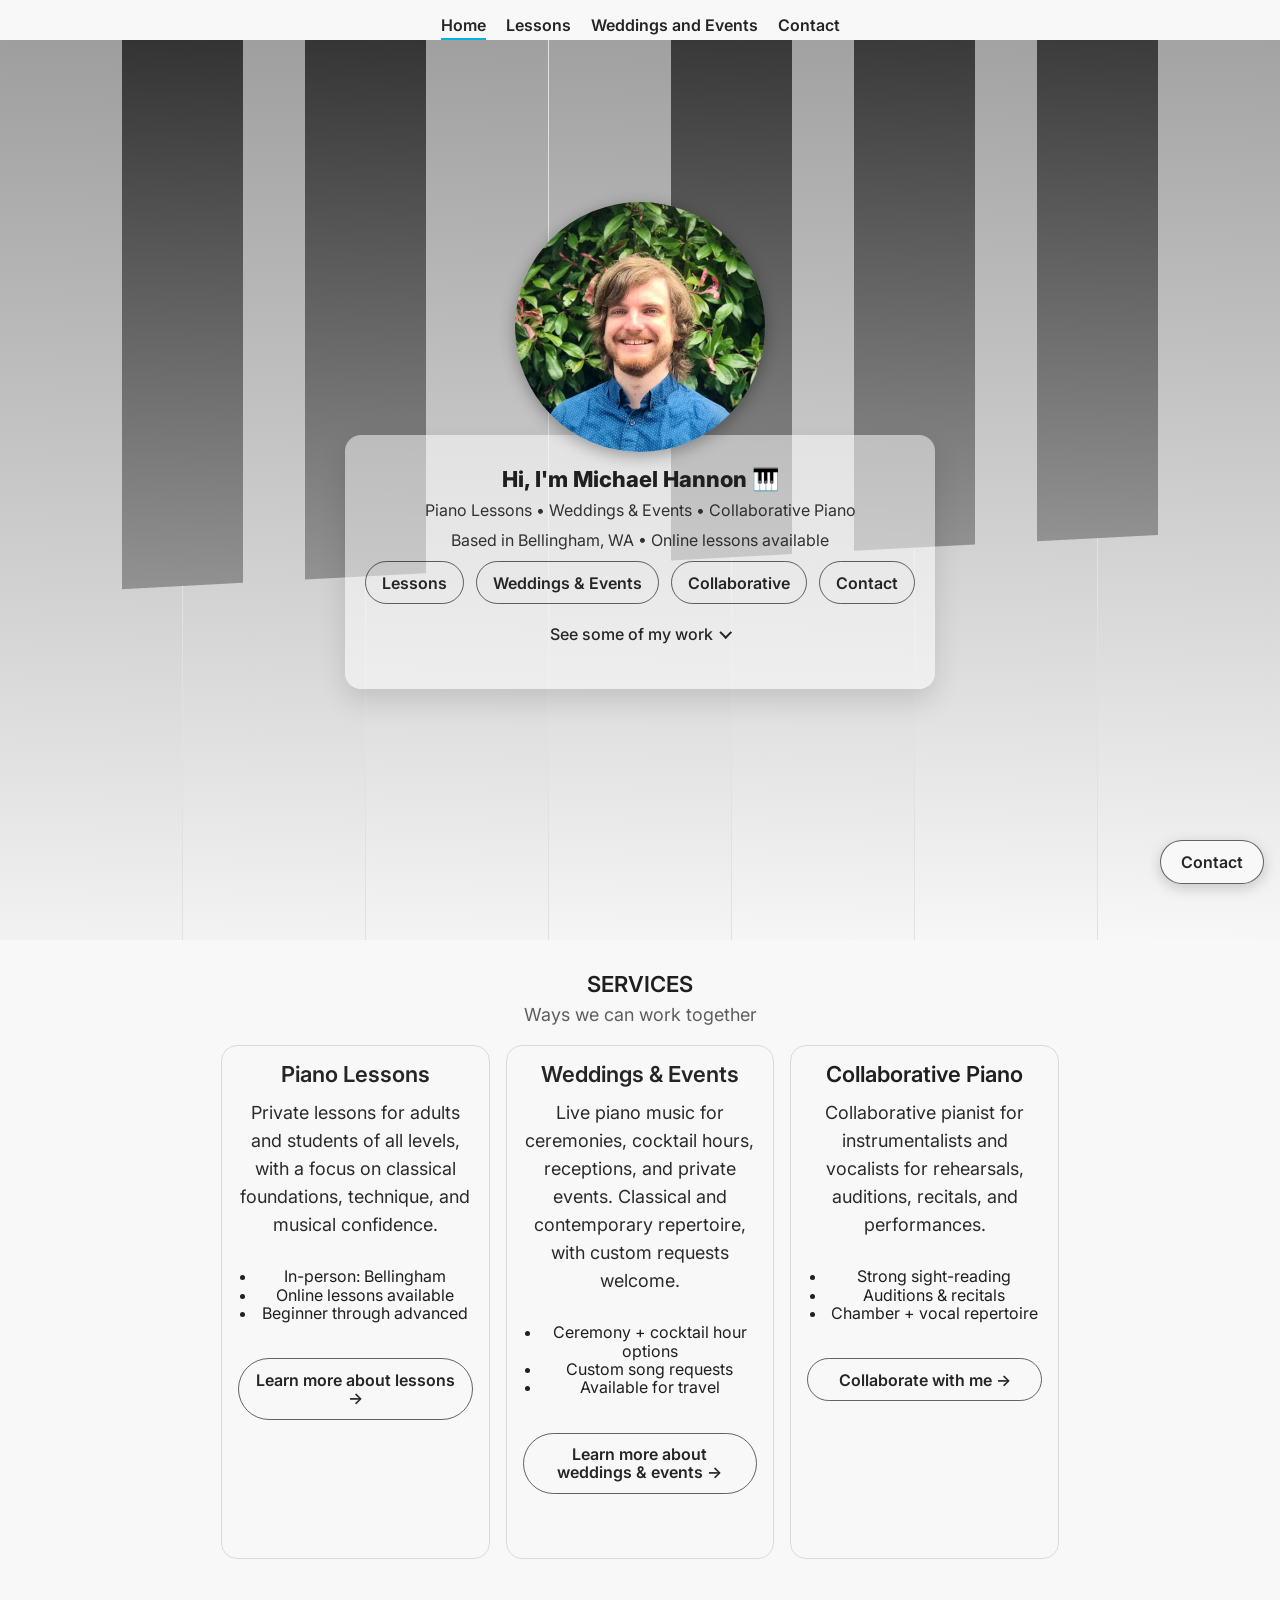
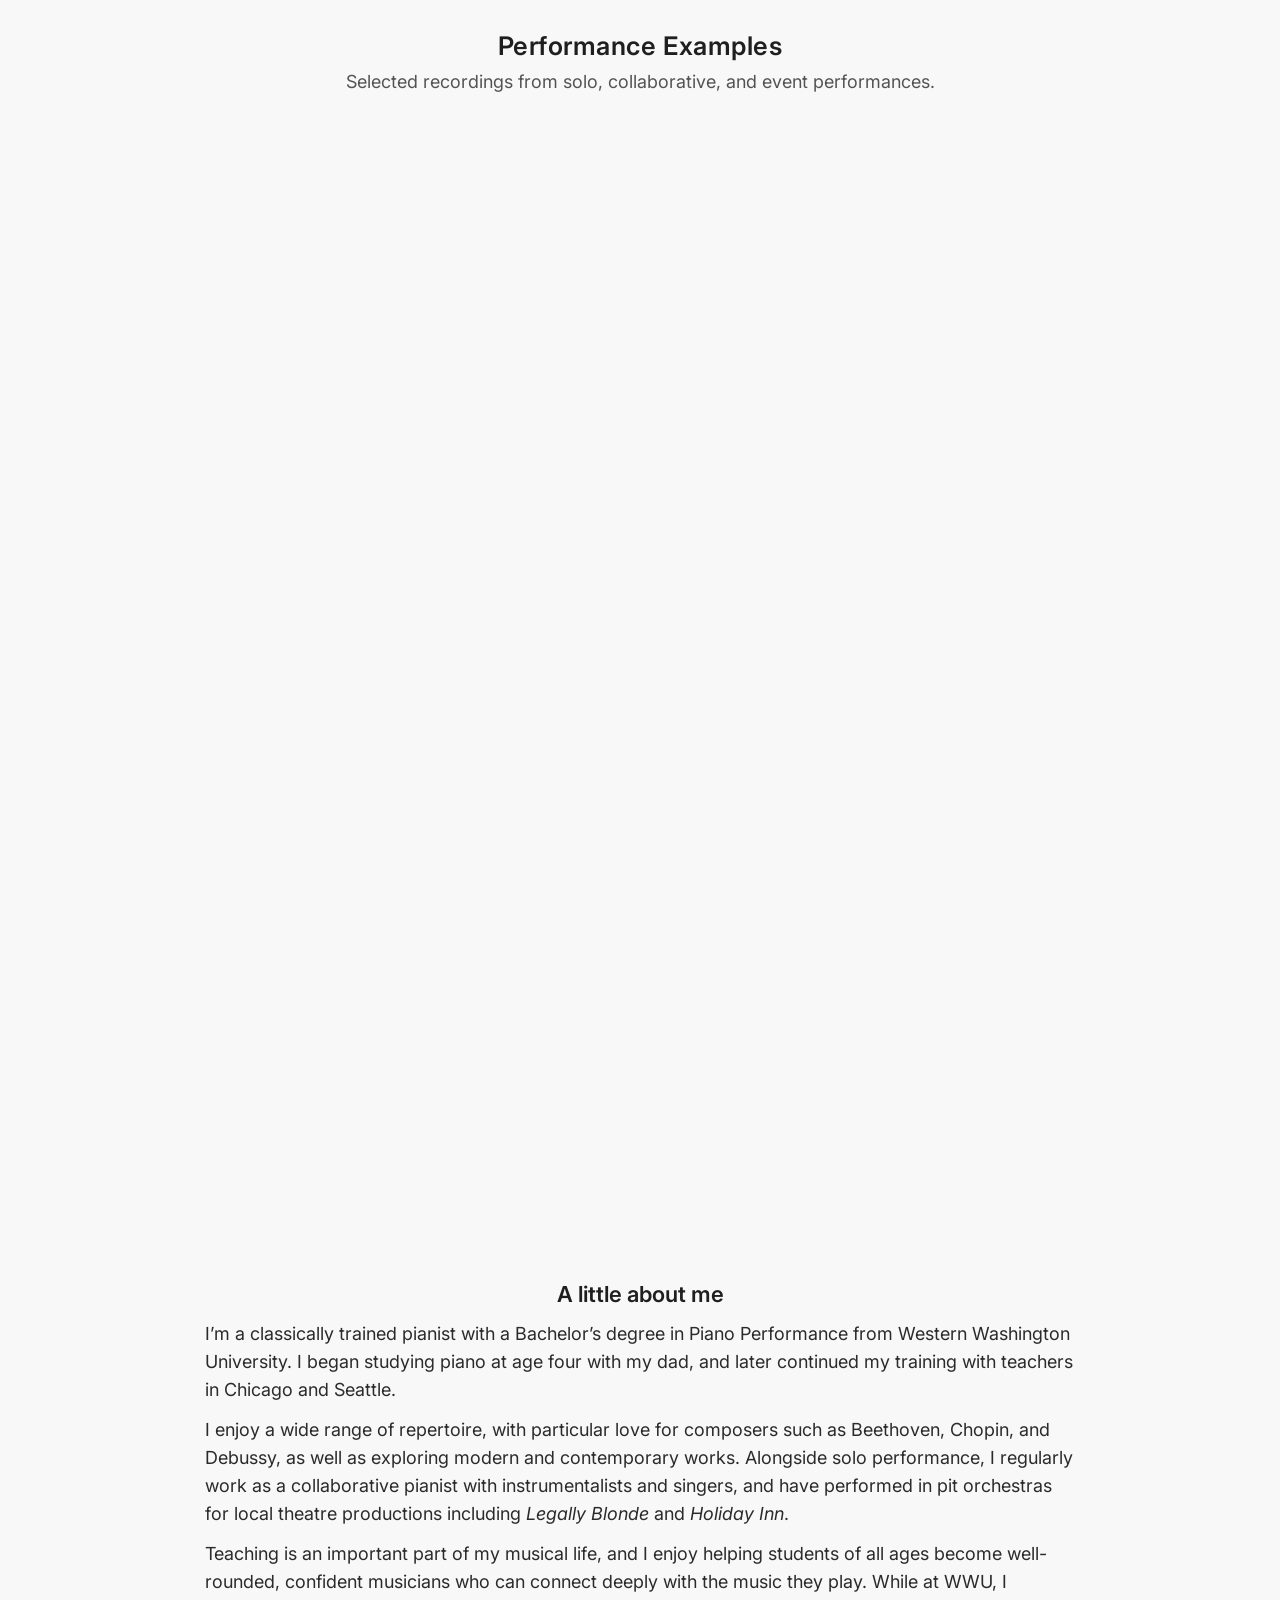
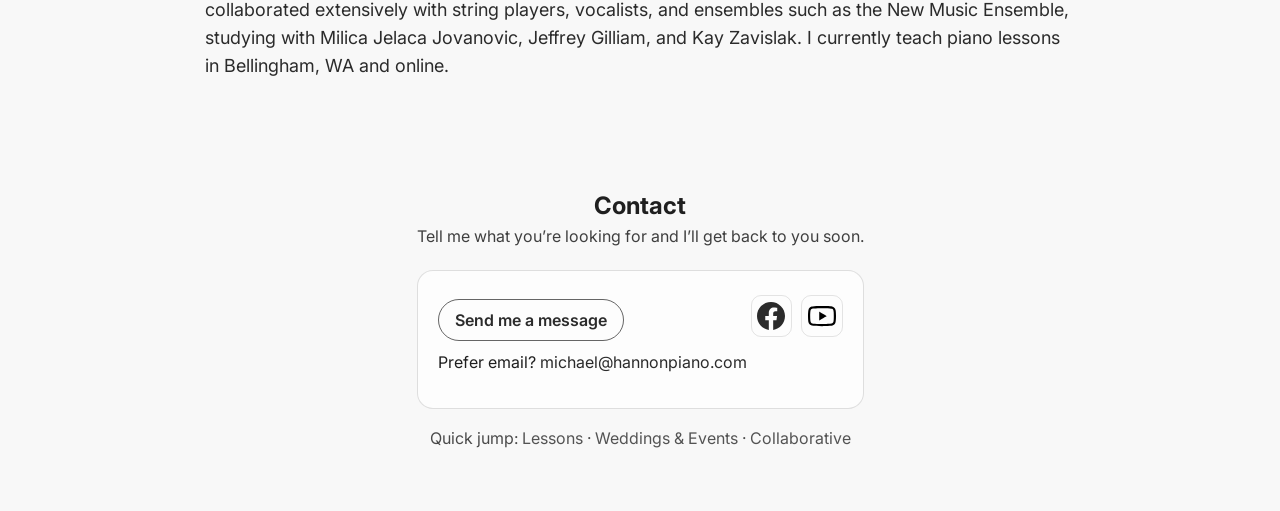
==== commit 8ad649d3: "Add shared site nav to home page and link service cards to new pages Lessons and Weddings & Events c" ====
--- a/index.html
+++ b/index.html
@@ -33,10 +33,28 @@
         "addressRegion": "WA",
         "addressCountry": "US"
       },
-      "areaServed": {
-        "@type": "City",
-        "name": "Bellingham"
-      },
+      "areaServed": [
+        {
+          "@type": "City",
+          "name": "Bellingham"
+        },
+        {
+          "@type": "AdministrativeArea",
+          "name": "Whatcom County"
+        },
+        {
+          "@type": "AdministrativeArea",
+          "name": "Skagit County"
+        },
+        {
+          "@type": "AdministrativeArea",
+          "name": "Snohomish County"
+        },
+        {
+          "@type": "AdministrativeArea",
+          "name": "King County"
+        }
+      ],
       "founder": {
         "@type": "Person",
         "name": "Michael Hannon",
@@ -81,6 +99,12 @@
     </script>
 </head>
 <body>
+    <nav class="site-nav" aria-label="Primary">
+        <a href="/" aria-current="page">Home</a>
+        <a href="/piano-lessons/">Lessons</a>
+        <a href="/wedding-event-piano/">Weddings and Events</a>
+        <a href="/contact.html">Contact</a>
+    </nav>
     <header>
         <div class="hero">
             <img src="michael.webp" alt="Michael Hannon, pianist and piano teacher in Bellingham, WA" width="250" height="250">
@@ -126,7 +150,7 @@
 
         <div class="service-grid">
             <article class="service-card" id="lessons">
-            <h3>Piano Lessons</h3>
+            <h3><a href="/piano-lessons/">Piano Lessons</a></h3>
             <p>
                 Private lessons for adults and students of all levels, with a focus on
                 classical foundations, technique, and musical confidence.
@@ -136,11 +160,11 @@
                 <li>Online lessons available</li>
                 <li>Beginner through advanced</li>
             </ul>
-            <a class="text-link" href="contact.html?about=lessons">Ask about availability →</a>
+            <a class="text-link" href="/piano-lessons/">Learn more about lessons →</a>
             </article>
 
             <article class="service-card" id="events">
-            <h3>Weddings & Events</h3>
+            <h3><a href="/wedding-event-piano/">Weddings & Events</a></h3>
             <p>
                 Live piano music for ceremonies, cocktail hours, receptions, and private events.
                 Classical and contemporary repertoire, with custom requests welcome.
@@ -150,7 +174,7 @@
                 <li>Custom song requests</li>
                 <li>Available for travel</li>
             </ul>
-            <a class="text-link" href="contact.html?about=event">Book event music →</a>
+            <a class="text-link" href="/wedding-event-piano/">Learn more about weddings &amp; events →</a>
             </article>
 
             <article class="service-card" id="collab">
@@ -176,15 +200,15 @@
             </p>
 
             <div class="videos">
-                <iframe width="100%" height="460" src="https://www.youtube.com/embed/IJMyIaJOXDc" title="Debussy Estampes — Michael Hannon, piano" loading="lazy" frameborder="0" allow="accelerometer; autoplay; clipboard-write; encrypted-media; gyroscope; picture-in-picture" allowfullscreen></iframe>
-
-                <iframe width="100%" height="315" src="https://www.youtube.com/embed/TBqZ_41pbU0" title="Schumann Sonata for Violin and Piano, Op. 105 — Michael Hannon, piano" loading="lazy" frameborder="0" allow="accelerometer; autoplay; clipboard-write; encrypted-media; gyroscope; picture-in-picture" allowfullscreen></iframe>
-
-                <iframe width="100%" height="315" src="https://www.youtube.com/embed/0oSvFvNwg38" title="Vaughan Williams Selections from Songs of Travel — Michael Hannon, piano" loading="lazy" frameborder="0" allow="accelerometer; autoplay; clipboard-write; encrypted-media; gyroscope; picture-in-picture" allowfullscreen></iframe>
-
-                <iframe width="100%" height="315" src="https://www.youtube.com/embed/lwjrza8Tbhg" title="William Bolcom Nine New Bagatelles — Michael Hannon, piano" loading="lazy" frameborder="0" allow="accelerometer; autoplay; clipboard-write; encrypted-media; gyroscope; picture-in-picture" allowfullscreen></iframe>
-
-                <iframe width="100%" height="315" src="https://www.youtube.com/embed/jumIIGF39EI" title="Beethoven Andante Favori — Michael Hannon, piano" loading="lazy" frameborder="0" allow="accelerometer; autoplay; clipboard-write; encrypted-media; gyroscope; picture-in-picture" allowfullscreen></iframe>
+                <iframe width="100%" height="460" src="https://www.youtube.com/embed/IJMyIaJOXDc" title="Debussy Estampes: Michael Hannon, piano" loading="lazy" frameborder="0" allow="accelerometer; autoplay; clipboard-write; encrypted-media; gyroscope; picture-in-picture" allowfullscreen></iframe>
+
+                <iframe width="100%" height="315" src="https://www.youtube.com/embed/TBqZ_41pbU0" title="Schumann Sonata for Violin and Piano, Op. 105: Michael Hannon, piano" loading="lazy" frameborder="0" allow="accelerometer; autoplay; clipboard-write; encrypted-media; gyroscope; picture-in-picture" allowfullscreen></iframe>
+
+                <iframe width="100%" height="315" src="https://www.youtube.com/embed/0oSvFvNwg38" title="Vaughan Williams Selections from Songs of Travel: Michael Hannon, piano" loading="lazy" frameborder="0" allow="accelerometer; autoplay; clipboard-write; encrypted-media; gyroscope; picture-in-picture" allowfullscreen></iframe>
+
+                <iframe width="100%" height="315" src="https://www.youtube.com/embed/lwjrza8Tbhg" title="William Bolcom Nine New Bagatelles: Michael Hannon, piano" loading="lazy" frameborder="0" allow="accelerometer; autoplay; clipboard-write; encrypted-media; gyroscope; picture-in-picture" allowfullscreen></iframe>
+
+                <iframe width="100%" height="315" src="https://www.youtube.com/embed/jumIIGF39EI" title="Beethoven Andante Favori: Michael Hannon, piano" loading="lazy" frameborder="0" allow="accelerometer; autoplay; clipboard-write; encrypted-media; gyroscope; picture-in-picture" allowfullscreen></iframe>
             </div>
         </section>
         <section id="about-me">
--- a/styles.css
+++ b/styles.css
@@ -9,4 +9,5 @@
 @import url('contact.css');
 @import url('form.css');
 @import url('video.css');
+@import url('pages.css');
 @import url('tweaks.css');
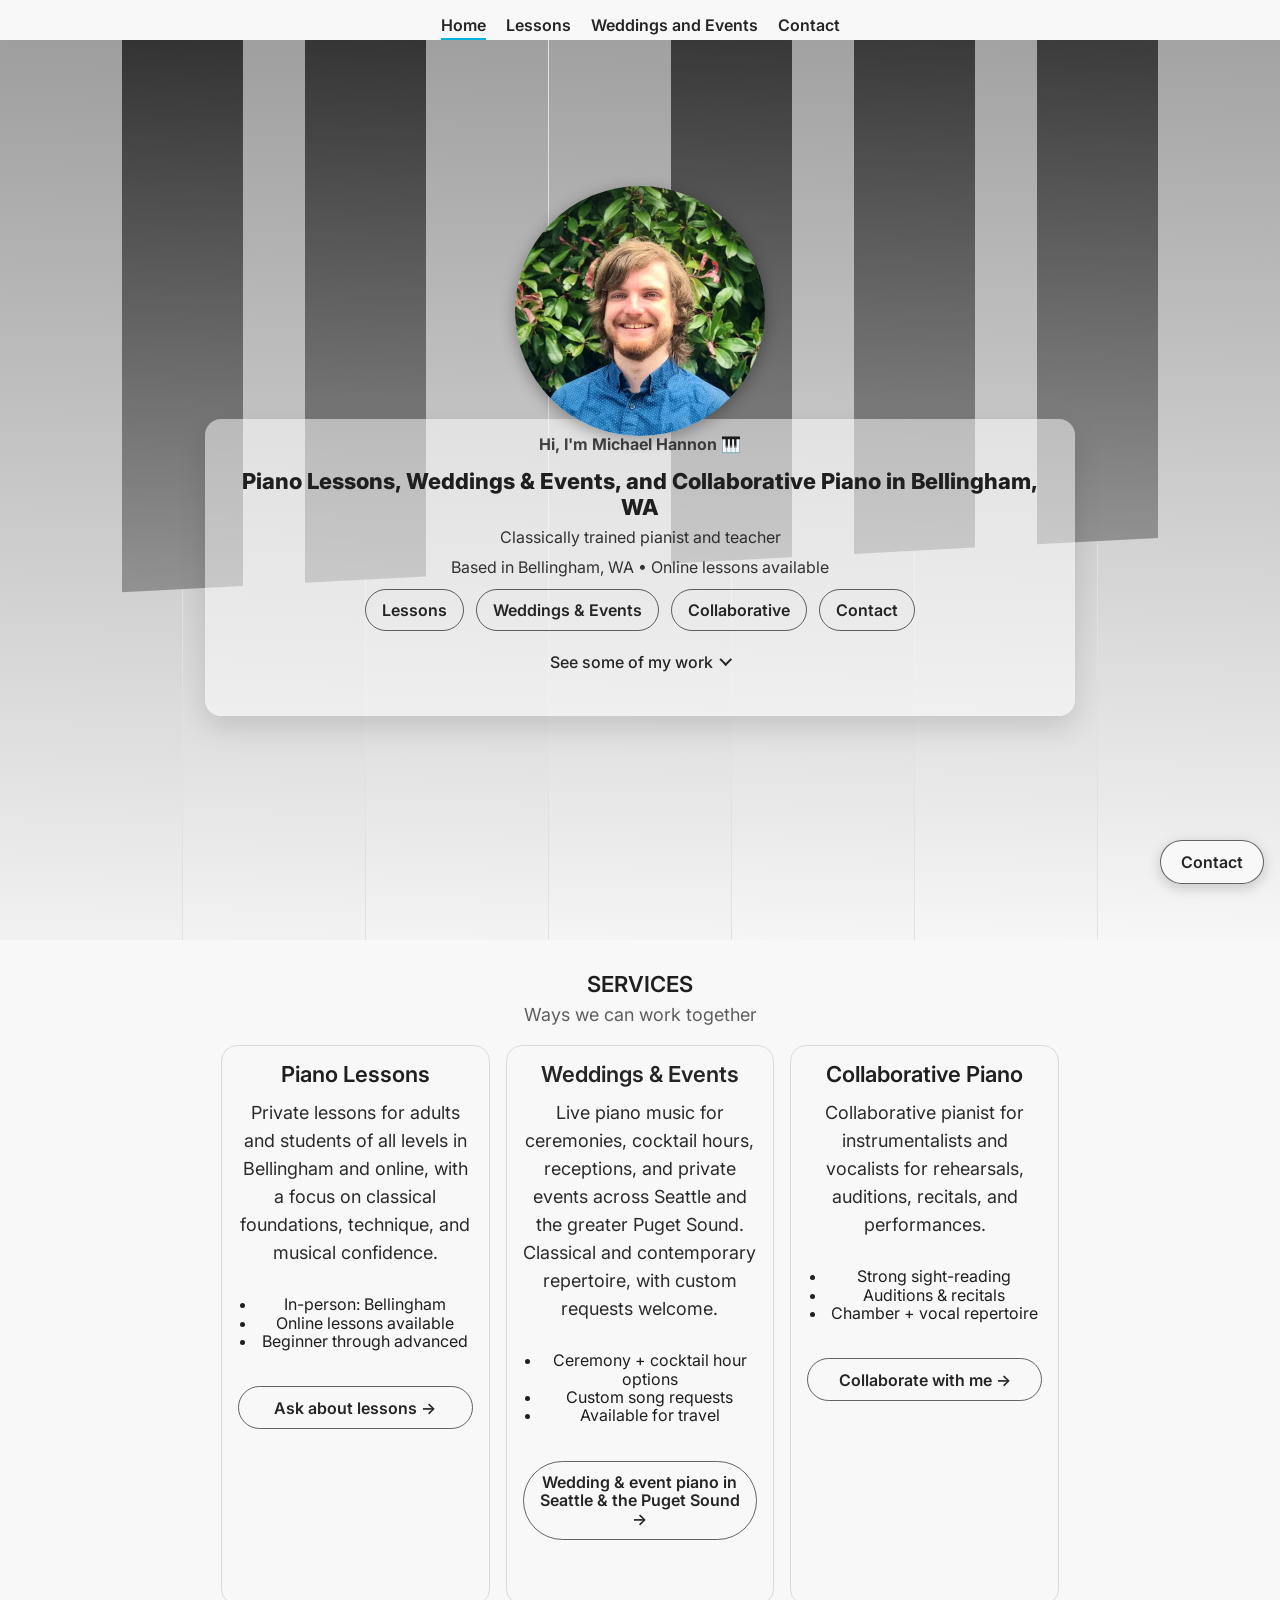
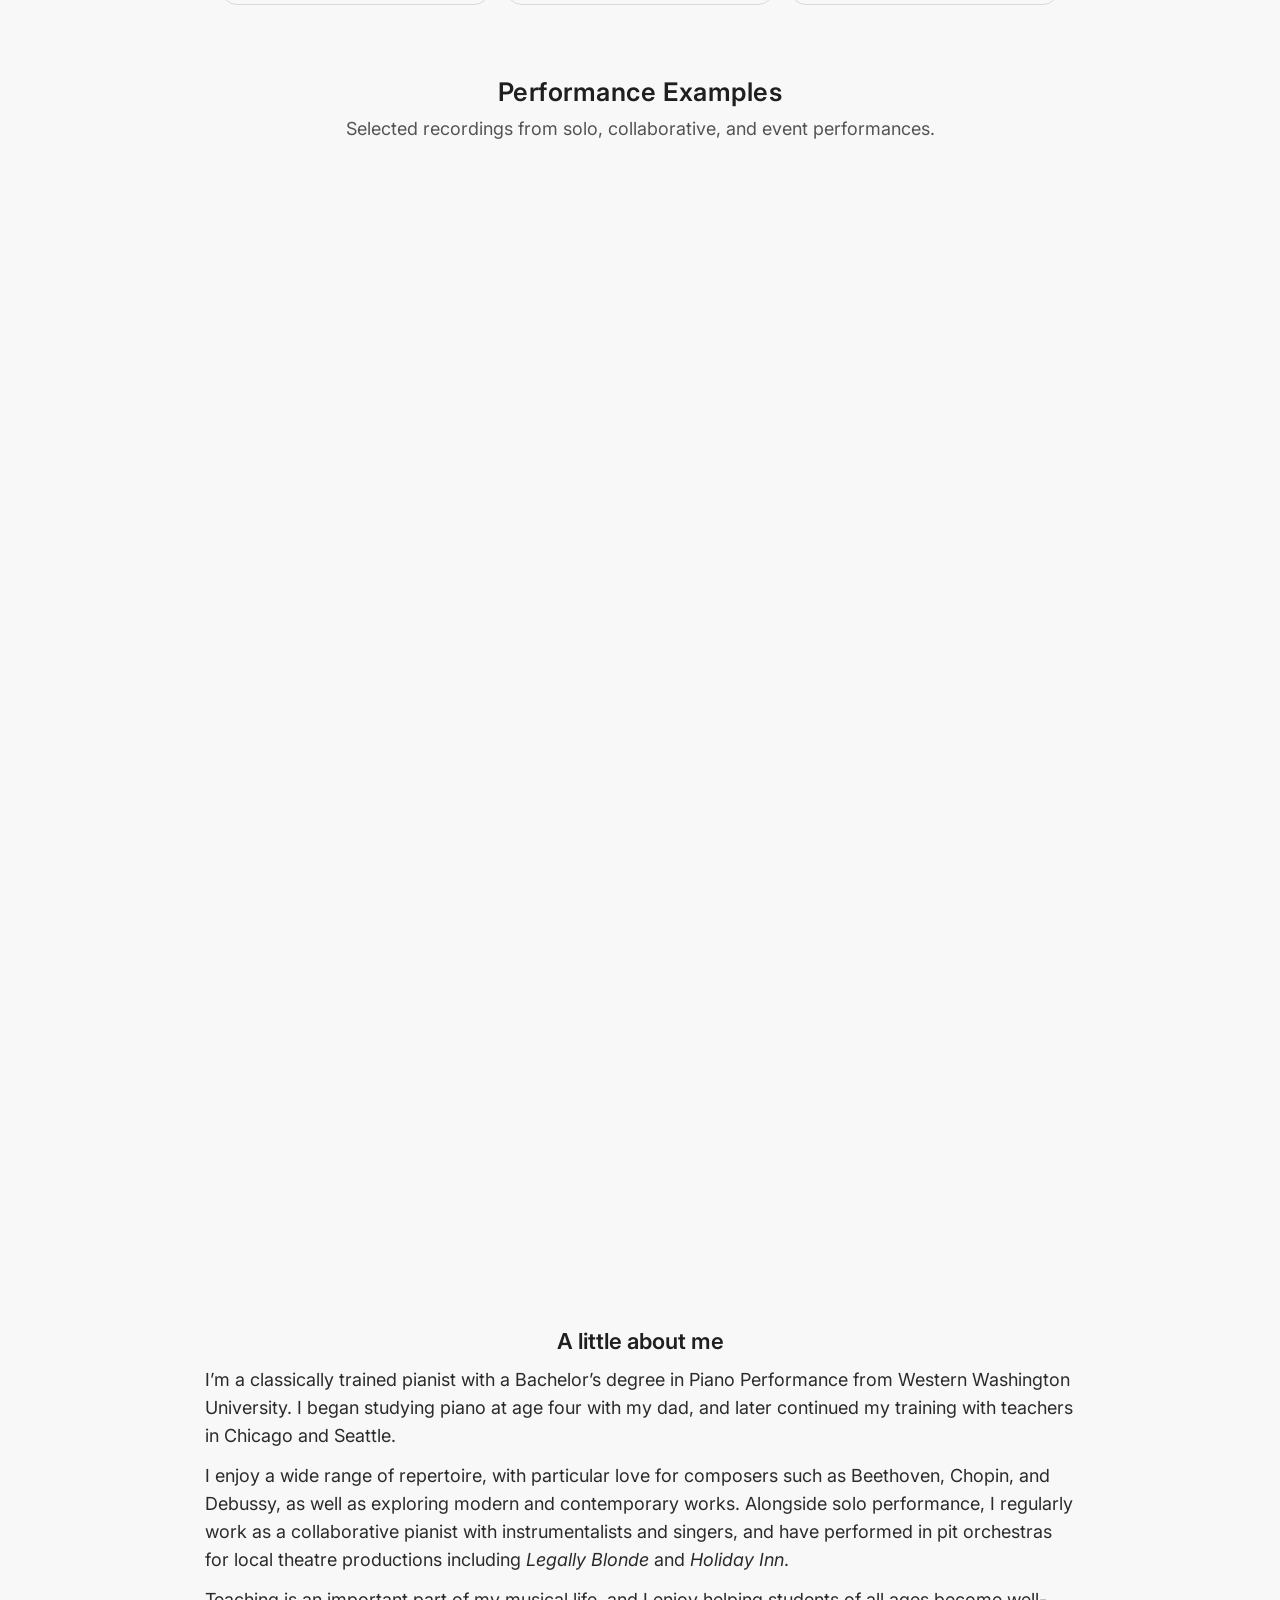
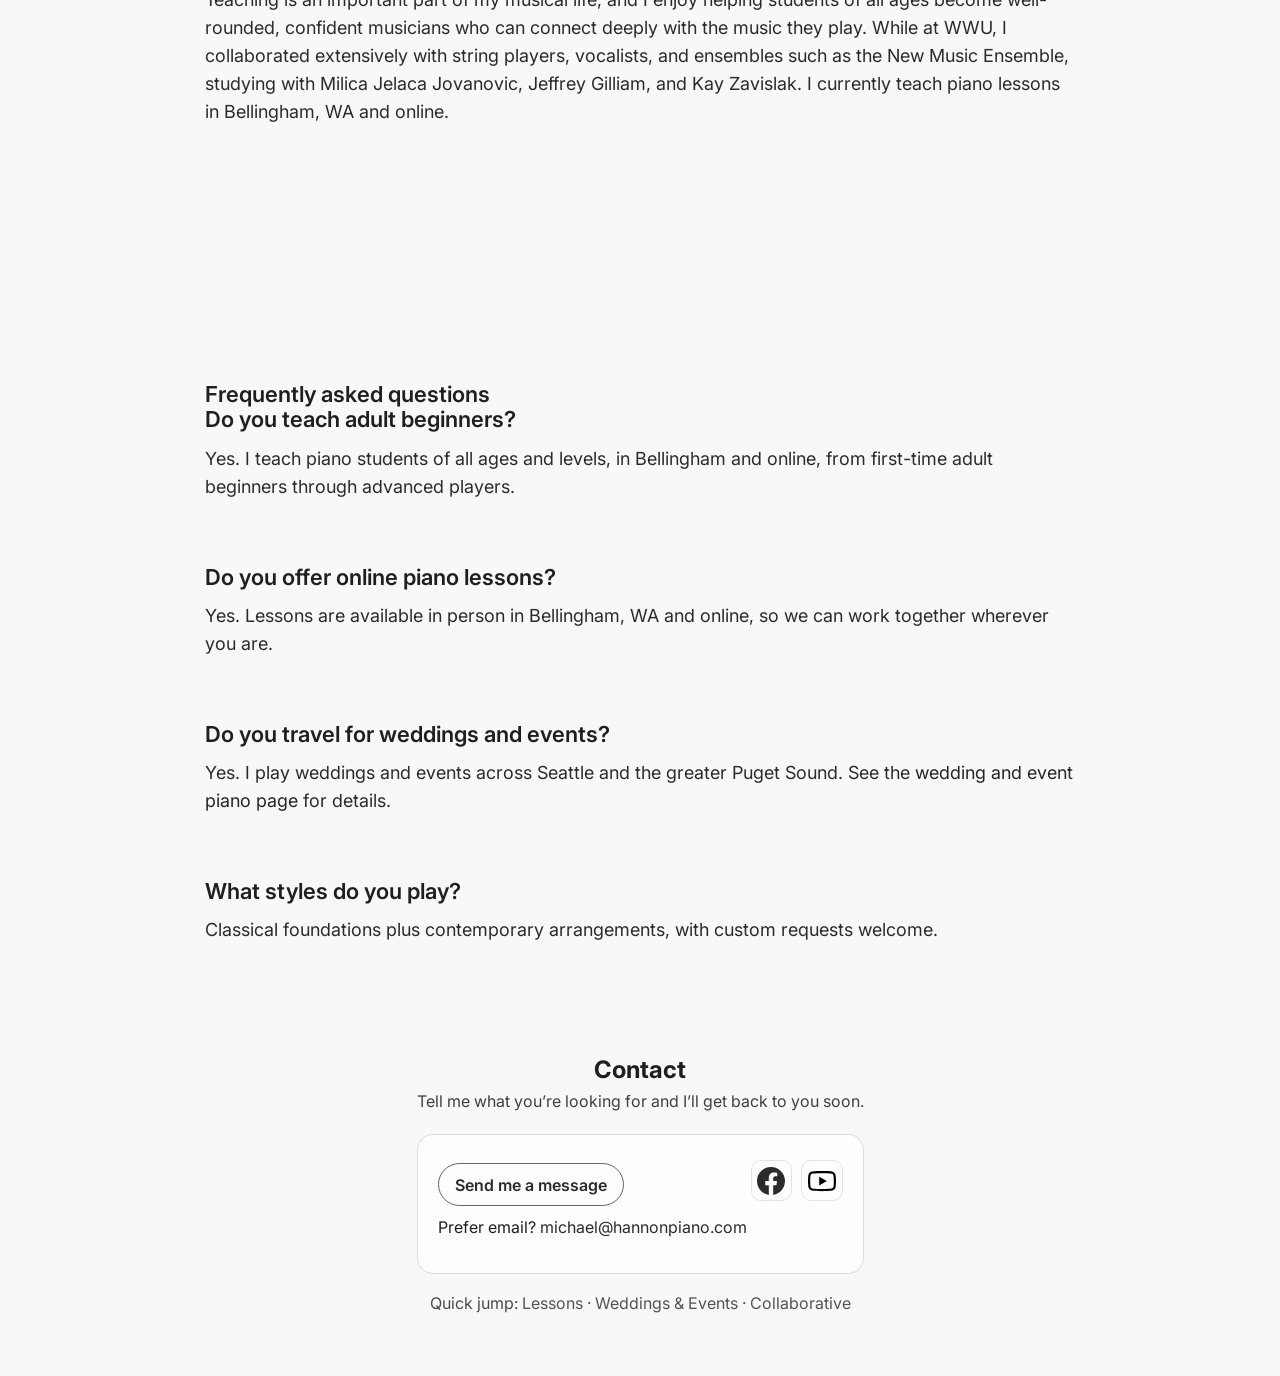
==== commit eb2a2e6d: "Refresh homepage hero and service cards, add FAQ section Rewrites the hero into a keyword-rich H1 wi" ====
--- a/index.html
+++ b/index.html
@@ -97,11 +97,51 @@
       }
     }
     </script>
+    <script type="application/ld+json">
+    {
+      "@context": "https://schema.org",
+      "@type": "FAQPage",
+      "mainEntity": [
+        {
+          "@type": "Question",
+          "name": "Do you teach adult beginners?",
+          "acceptedAnswer": {
+            "@type": "Answer",
+            "text": "Yes. I teach piano students of all ages and levels, in Bellingham and online, from first-time adult beginners through advanced players."
+          }
+        },
+        {
+          "@type": "Question",
+          "name": "Do you offer online piano lessons?",
+          "acceptedAnswer": {
+            "@type": "Answer",
+            "text": "Yes. Lessons are available in person in Bellingham, WA and online, so we can work together wherever you are."
+          }
+        },
+        {
+          "@type": "Question",
+          "name": "Do you travel for weddings and events?",
+          "acceptedAnswer": {
+            "@type": "Answer",
+            "text": "Yes. I play weddings and events across Seattle and the greater Puget Sound. See the wedding and event piano page for details."
+          }
+        },
+        {
+          "@type": "Question",
+          "name": "What styles do you play?",
+          "acceptedAnswer": {
+            "@type": "Answer",
+            "text": "Classical foundations plus contemporary arrangements, with custom requests welcome."
+          }
+        }
+      ]
+    }
+    </script>
 </head>
 <body>
     <nav class="site-nav" aria-label="Primary">
         <a href="/" aria-current="page">Home</a>
-        <a href="/piano-lessons/">Lessons</a>
+        <a href="/#lessons">Lessons</a>
         <a href="/wedding-event-piano/">Weddings and Events</a>
         <a href="/contact.html">Contact</a>
     </nav>
@@ -109,8 +149,9 @@
         <div class="hero">
             <img src="michael.webp" alt="Michael Hannon, pianist and piano teacher in Bellingham, WA" width="250" height="250">
             <div class="hero-text">
-                <h1>Hi, I'm Michael Hannon &#127929;</h1>
-                <h2>Piano Lessons • Weddings & Events • Collaborative Piano</h2>
+                <p class="eyebrow">Hi, I'm Michael Hannon &#127929;</p>
+                <h1>Piano Lessons, Weddings &amp; Events, and Collaborative Piano in Bellingham, WA</h1>
+                <h2>Classically trained pianist and teacher</h2>
                 <p class="subhead">Based in Bellingham, WA • Online lessons available</p>
 
                 <div class="cta-row">
@@ -150,31 +191,32 @@
 
         <div class="service-grid">
             <article class="service-card" id="lessons">
-            <h3><a href="/piano-lessons/">Piano Lessons</a></h3>
+            <h3>Piano Lessons</h3>
             <p>
-                Private lessons for adults and students of all levels, with a focus on
-                classical foundations, technique, and musical confidence.
+                Private lessons for adults and students of all levels in Bellingham and online,
+                with a focus on classical foundations, technique, and musical confidence.
             </p>
             <ul>
                 <li>In-person: Bellingham</li>
                 <li>Online lessons available</li>
                 <li>Beginner through advanced</li>
             </ul>
-            <a class="text-link" href="/piano-lessons/">Learn more about lessons →</a>
+            <a class="text-link" href="contact.html?about=lessons">Ask about lessons →</a>
             </article>
 
             <article class="service-card" id="events">
             <h3><a href="/wedding-event-piano/">Weddings & Events</a></h3>
             <p>
-                Live piano music for ceremonies, cocktail hours, receptions, and private events.
-                Classical and contemporary repertoire, with custom requests welcome.
+                Live piano music for ceremonies, cocktail hours, receptions, and private events
+                across Seattle and the greater Puget Sound. Classical and contemporary repertoire,
+                with custom requests welcome.
             </p>
             <ul>
                 <li>Ceremony + cocktail hour options</li>
                 <li>Custom song requests</li>
                 <li>Available for travel</li>
             </ul>
-            <a class="text-link" href="/wedding-event-piano/">Learn more about weddings &amp; events →</a>
+            <a class="text-link" href="/wedding-event-piano/">Wedding &amp; event piano in Seattle &amp; the Puget Sound →</a>
             </article>
 
             <article class="service-card" id="collab">
@@ -237,6 +279,37 @@
                 </p>
             </article>
         </section>
+
+        <section id="faq">
+            <h2>Frequently asked questions</h2>
+            <article>
+                <h3>Do you teach adult beginners?</h3>
+                <p>
+                    Yes. I teach piano students of all ages and levels, in Bellingham and online,
+                    from first-time adult beginners through advanced players.
+                </p>
+            </article>
+            <article>
+                <h3>Do you offer online piano lessons?</h3>
+                <p>
+                    Yes. Lessons are available in person in Bellingham, WA and online, so we can
+                    work together wherever you are.
+                </p>
+            </article>
+            <article>
+                <h3>Do you travel for weddings and events?</h3>
+                <p>
+                    Yes. I play weddings and events across Seattle and the greater Puget Sound.
+                    See the <a href="/wedding-event-piano/">wedding and event piano page</a> for details.
+                </p>
+            </article>
+            <article>
+                <h3>What styles do you play?</h3>
+                <p>
+                    Classical foundations plus contemporary arrangements, with custom requests welcome.
+                </p>
+            </article>
+        </section>
     </main>
     <footer id="contact-me" class="contact">
   <h2>Contact</h2>
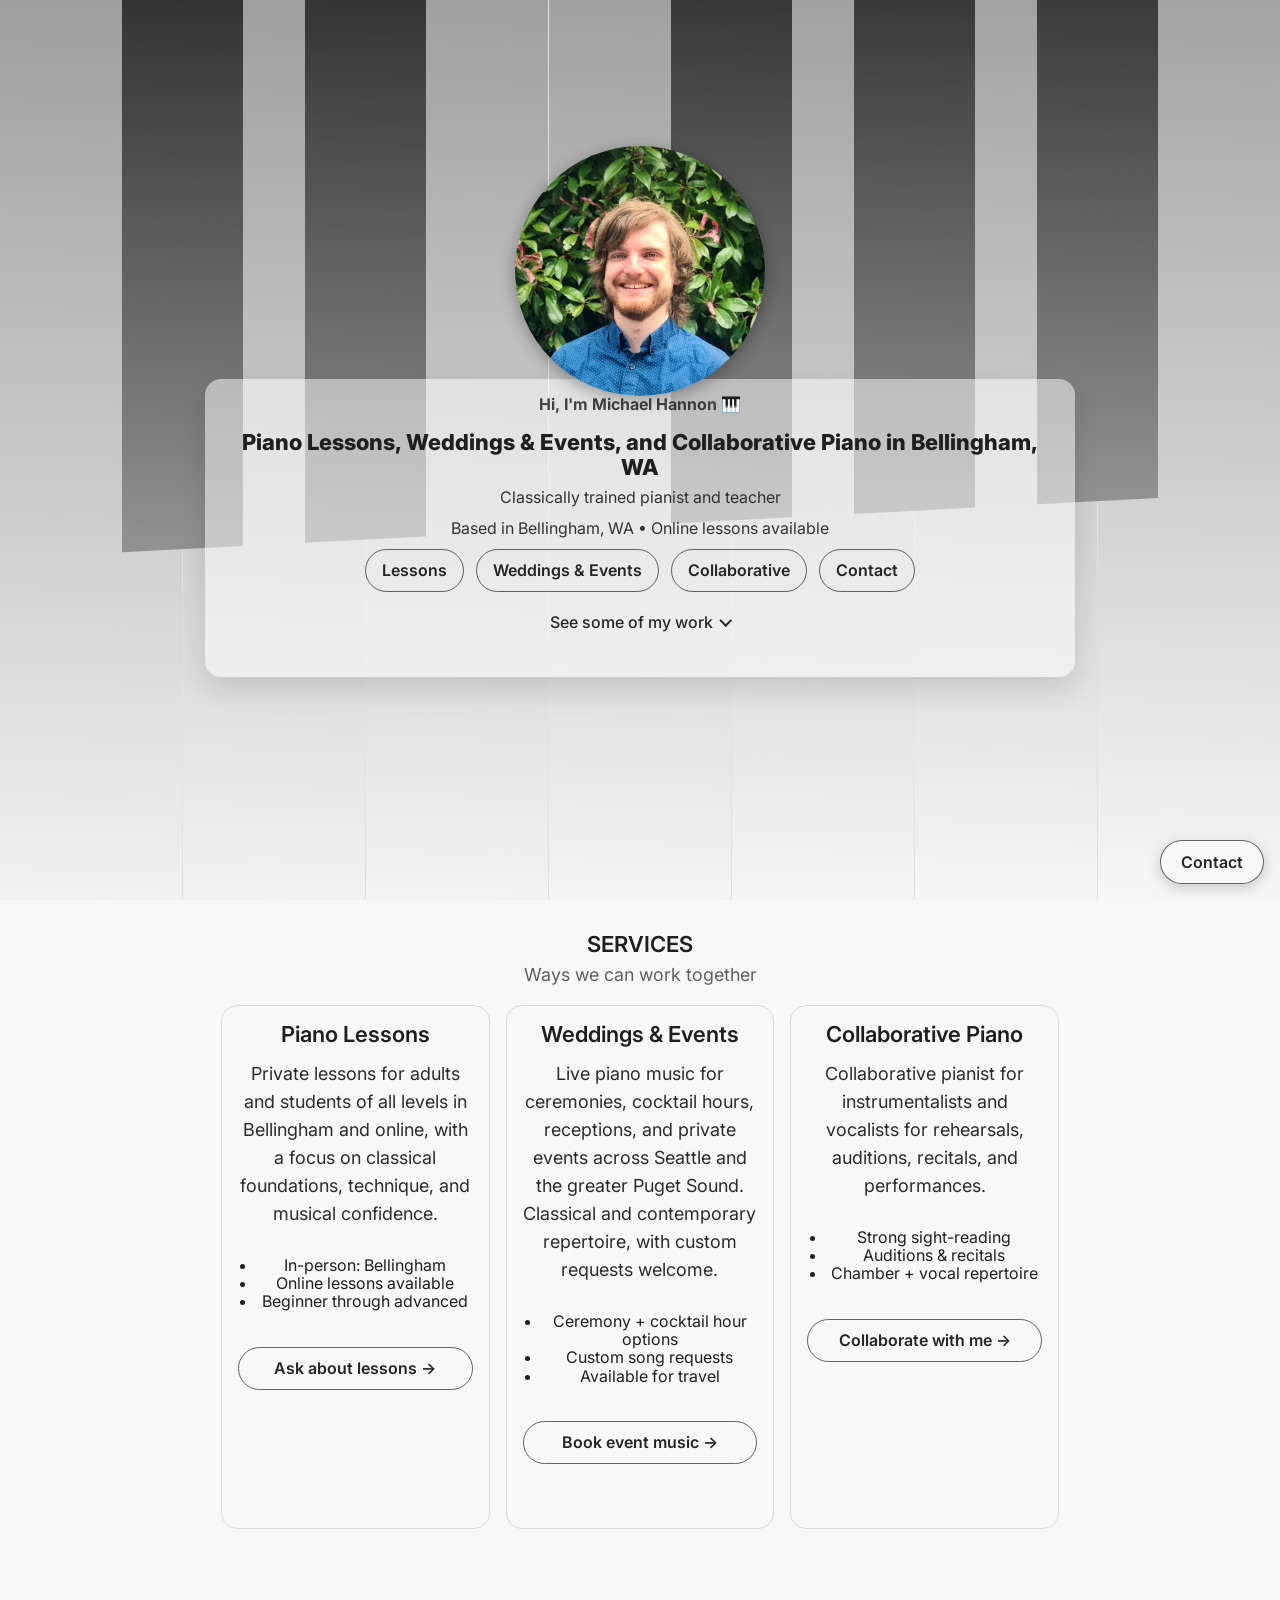
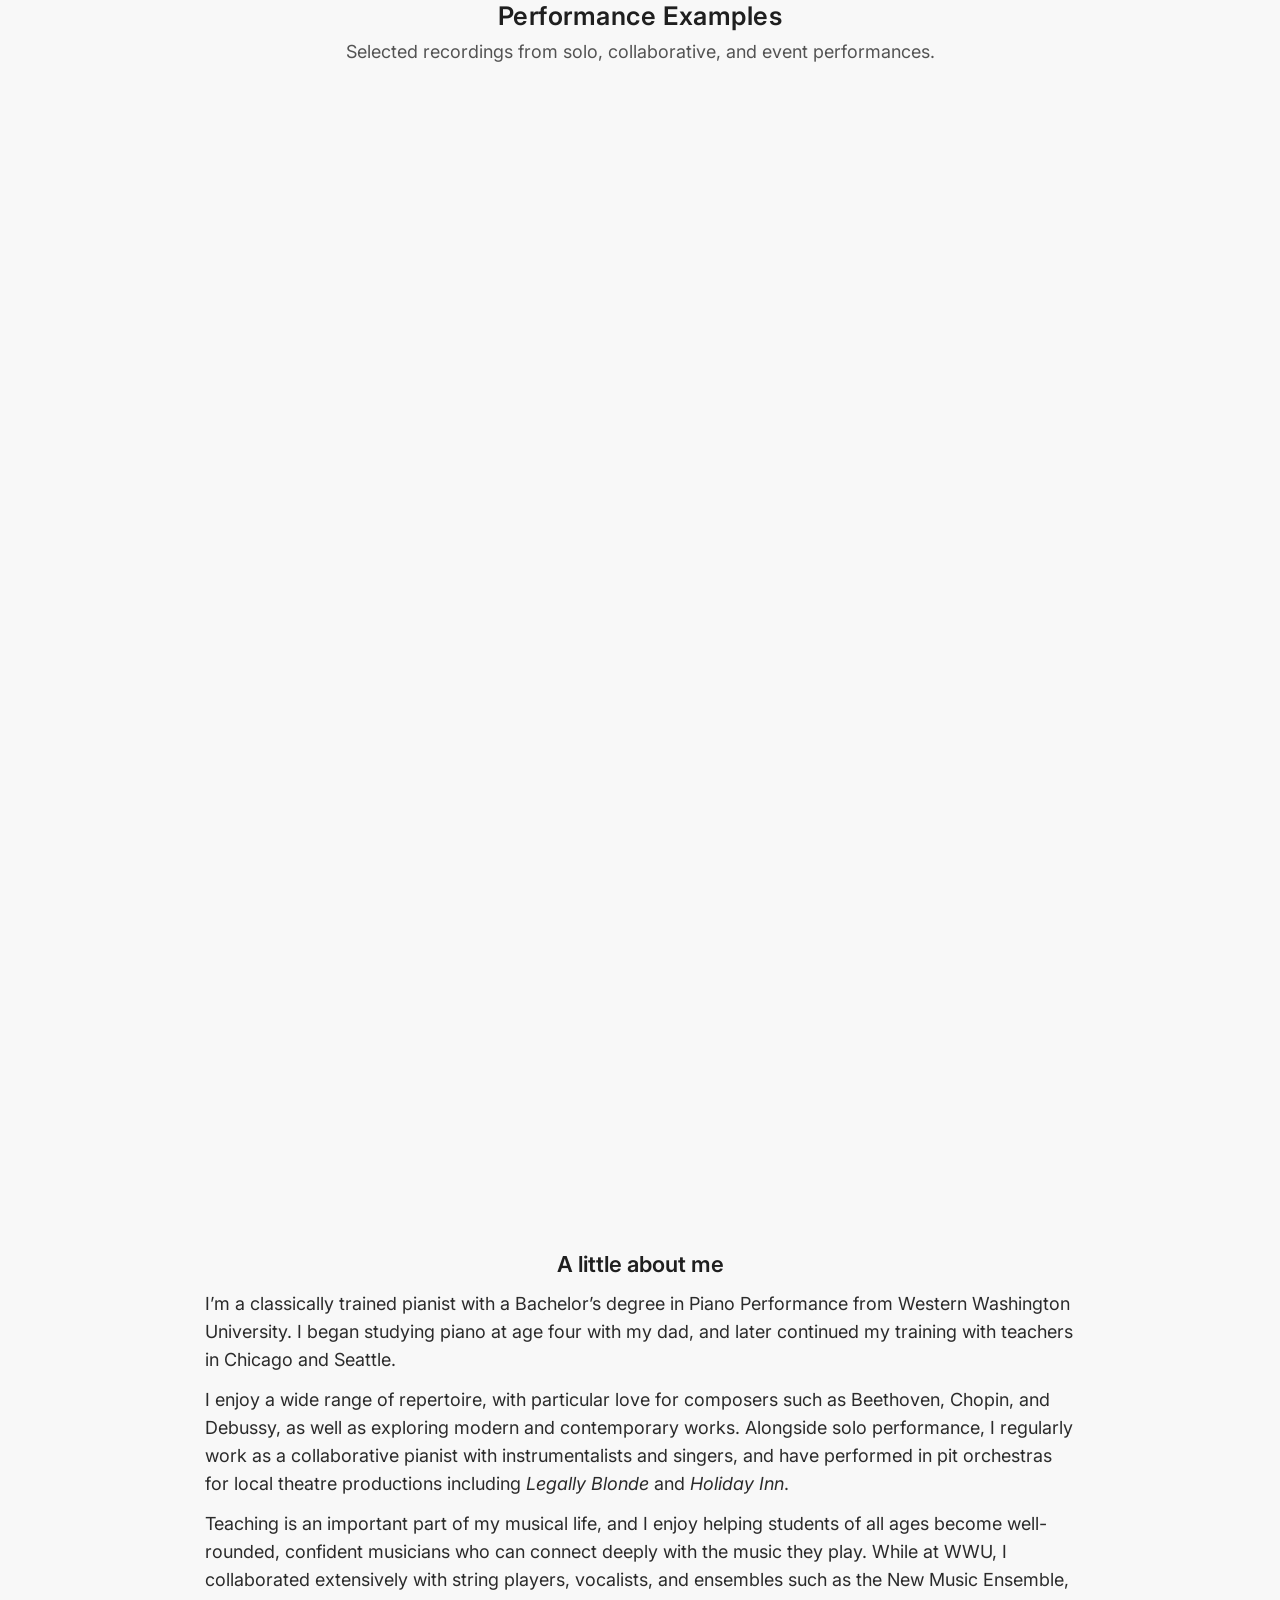
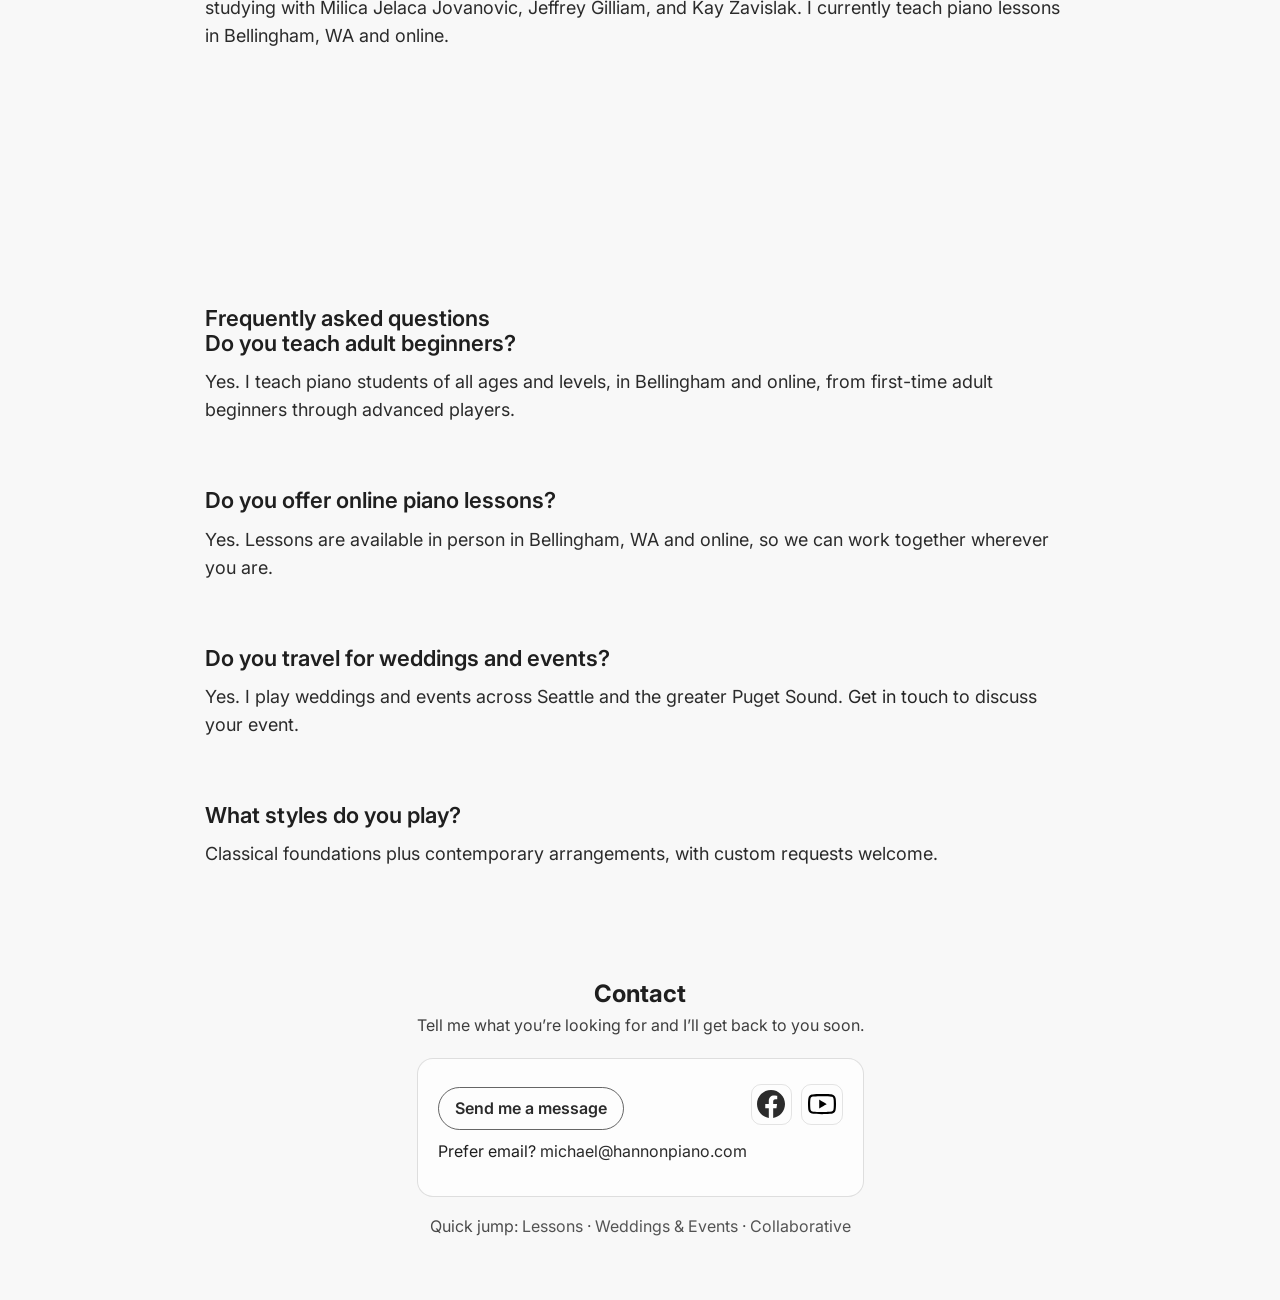
==== commit bb27e11d: "Remove dev-only navigation and wedding page from main" ====
--- a/index.html
+++ b/index.html
@@ -123,7 +123,7 @@
           "name": "Do you travel for weddings and events?",
           "acceptedAnswer": {
             "@type": "Answer",
-            "text": "Yes. I play weddings and events across Seattle and the greater Puget Sound. See the wedding and event piano page for details."
+            "text": "Yes. I play weddings and events across Seattle and the greater Puget Sound. Get in touch to discuss your event."
           }
         },
         {
@@ -139,12 +139,6 @@
     </script>
 </head>
 <body>
-    <nav class="site-nav" aria-label="Primary">
-        <a href="/" aria-current="page">Home</a>
-        <a href="/#lessons">Lessons</a>
-        <a href="/wedding-event-piano/">Weddings and Events</a>
-        <a href="/contact.html">Contact</a>
-    </nav>
     <header>
         <div class="hero">
             <img src="michael.webp" alt="Michael Hannon, pianist and piano teacher in Bellingham, WA" width="250" height="250">
@@ -205,7 +199,7 @@
             </article>
 
             <article class="service-card" id="events">
-            <h3><a href="/wedding-event-piano/">Weddings & Events</a></h3>
+            <h3>Weddings & Events</h3>
             <p>
                 Live piano music for ceremonies, cocktail hours, receptions, and private events
                 across Seattle and the greater Puget Sound. Classical and contemporary repertoire,
@@ -216,7 +210,7 @@
                 <li>Custom song requests</li>
                 <li>Available for travel</li>
             </ul>
-            <a class="text-link" href="/wedding-event-piano/">Wedding &amp; event piano in Seattle &amp; the Puget Sound →</a>
+            <a class="text-link" href="contact.html?about=event">Book event music →</a>
             </article>
 
             <article class="service-card" id="collab">
@@ -300,7 +294,7 @@
                 <h3>Do you travel for weddings and events?</h3>
                 <p>
                     Yes. I play weddings and events across Seattle and the greater Puget Sound.
-                    See the <a href="/wedding-event-piano/">wedding and event piano page</a> for details.
+                    <a href="contact.html?about=event">Get in touch</a> to discuss your event.
                 </p>
             </article>
             <article>
--- a/styles.css
+++ b/styles.css
@@ -9,5 +9,4 @@
 @import url('contact.css');
 @import url('form.css');
 @import url('video.css');
-@import url('pages.css');
 @import url('tweaks.css');
